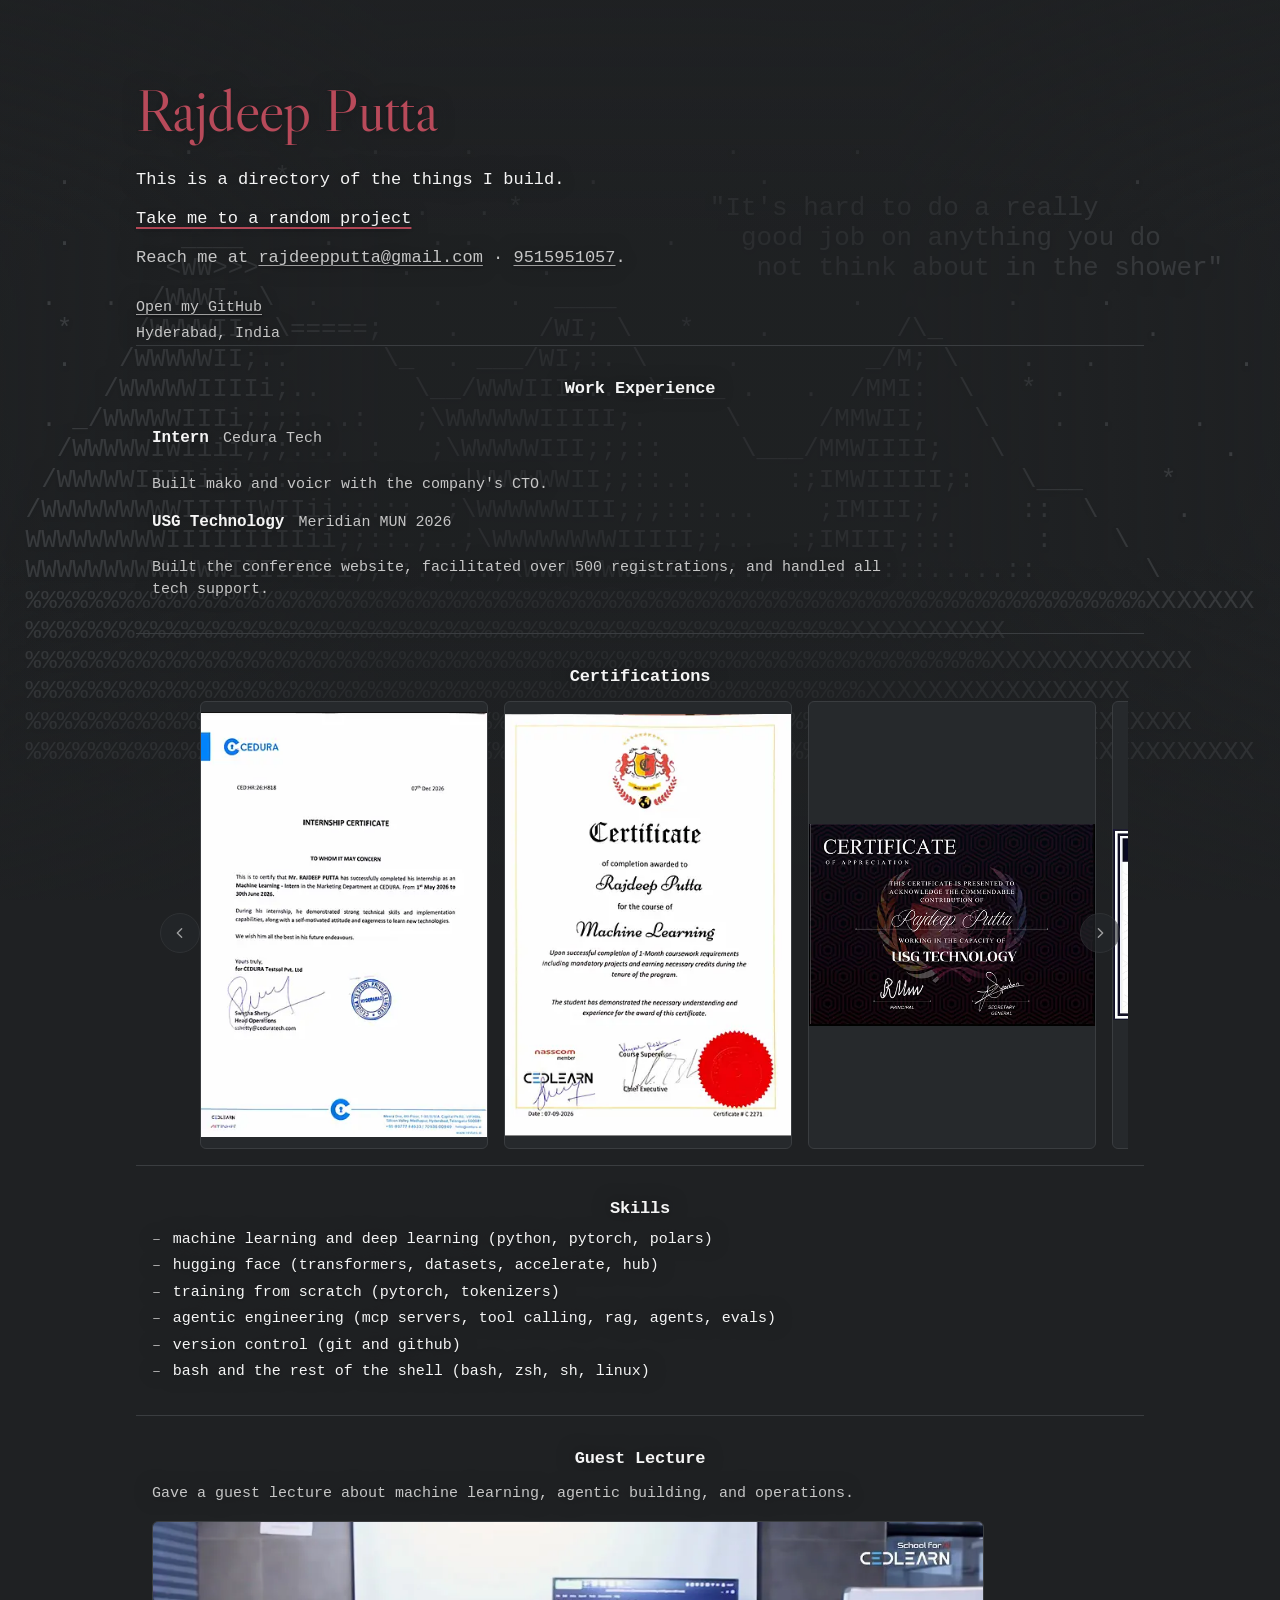
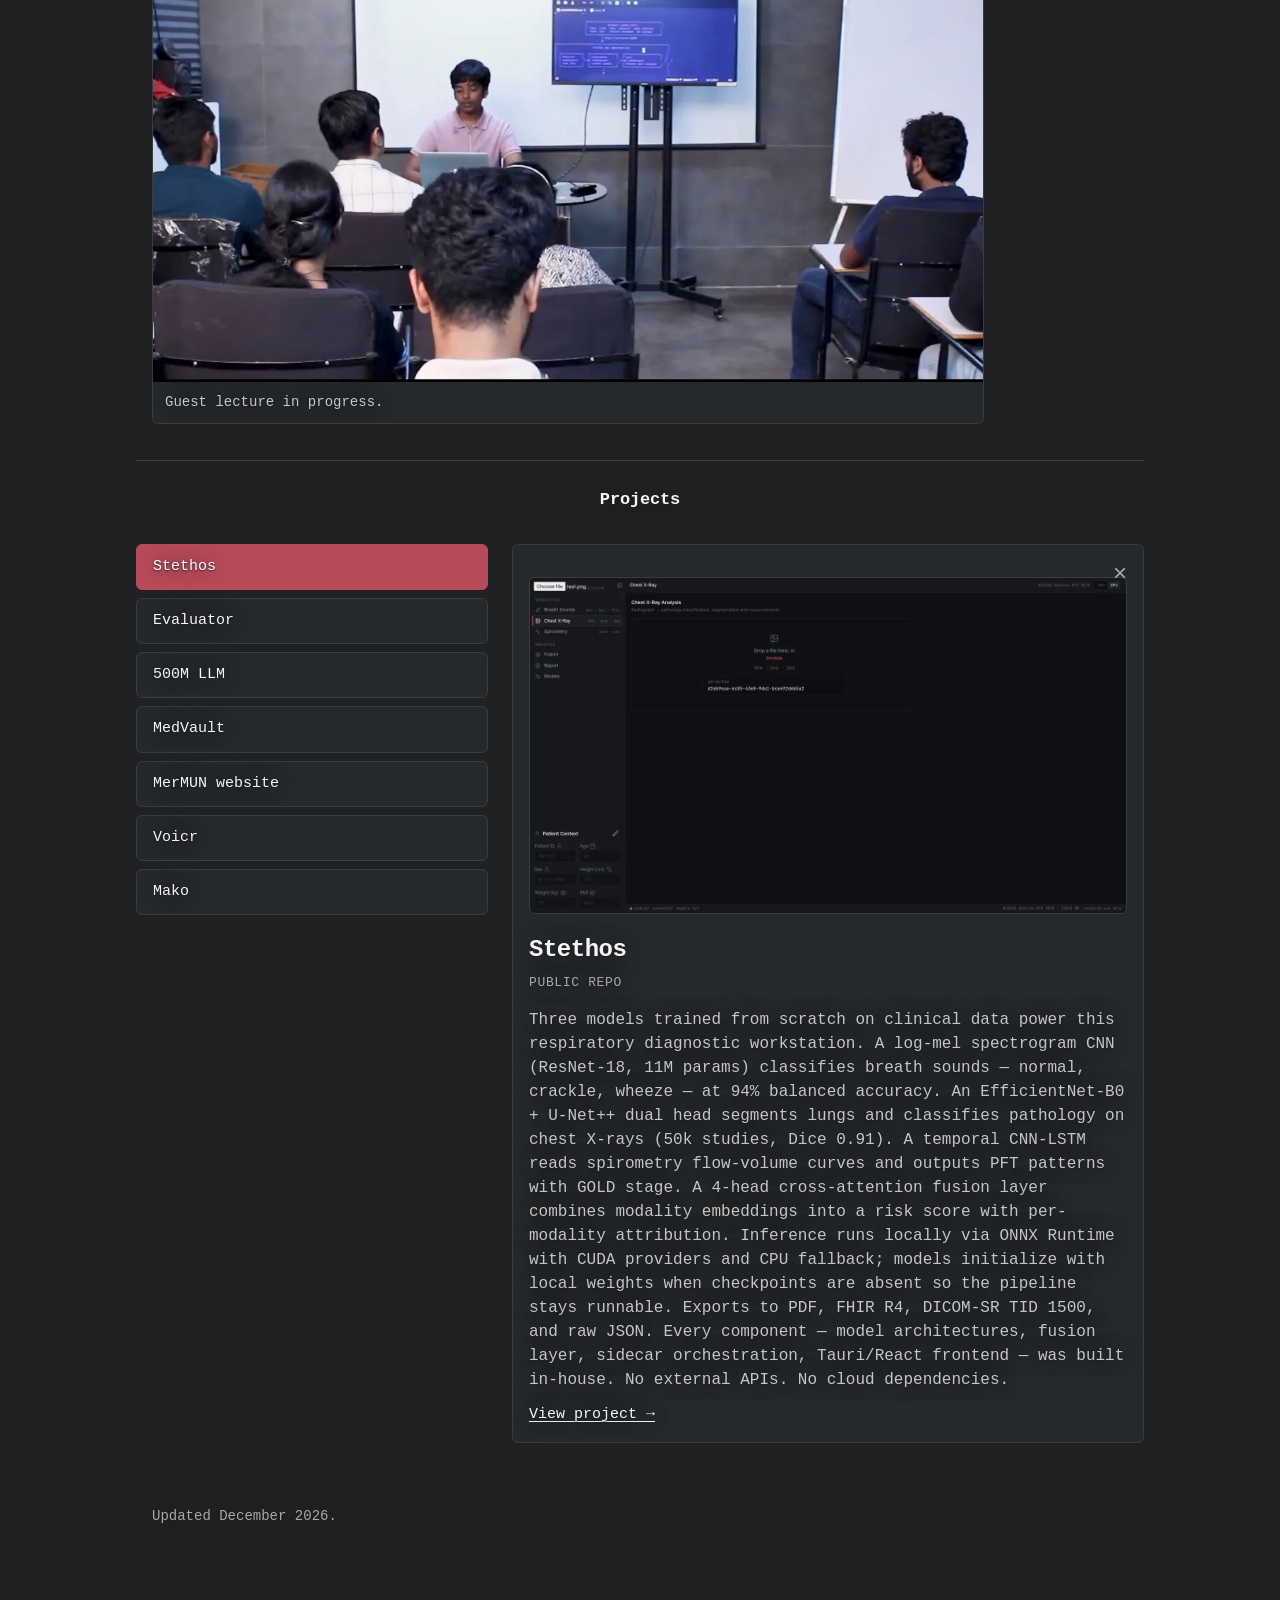
==== index.html @ da79d77b "Rewrite project descriptions per stop-slop; add random project link + dynamic footer date" ====
<!doctype html>
<html lang="en" class="js">
  <head>
    <meta charset="utf-8" />
    <meta name="viewport" content="width=device-width" />
    <title>Rajdeep Putta</title>
    <meta
      name="description"
      content="A directory of the things I build, with screenshots."
    />
    <meta name="color-scheme" content="dark" />
    <meta
      http-equiv="Content-Security-Policy"
      content="default-src 'none'; img-src 'self' data:; font-src 'self'; style-src 'self' 'unsafe-inline'; script-src 'self' 'unsafe-inline'; base-uri 'none'; form-action 'none'"
    />
    <meta name="referrer" content="no-referrer" />
    <link rel="icon" href="assets/favicon.svg" type="image/svg+xml" />
    <meta name="theme-color" content="#1f2123" />
    <link rel="stylesheet" href="styles.css" />
    <link
      rel="preload"
      href="assets/fonts/libre-caslon-display-400.woff2"
      as="font"
      type="font/woff2"
      crossorigin
    />
    <noscript><link rel="stylesheet" href="no-js.css" /></noscript>
  </head>
  <body>
    <script type="text/plain" id="ascii-bg-text">          .           .     .                .       .
  .      .      *           .       .          .                       .
                 .       .   . *            "It's hard to do a really
  .       ____     .      . .            .    good job on anything you do
         <WW>>>         .        .             not think about in the shower"
 .   .  /WWWI; \  .       .    .  ____               .         .     .
  *    /WWWWII; \=====;    .     /WI; \   *    .        /\_             .
  .   /WWWWWII;..      \_  . ___/WI;:. \     .        _/M; \    .   .         .
     /WWWWWIIIIi;..      \__/WWWIIII:.. \____ .   .  /MMI:  \   * .
 . _/WWWWWIIIi;;;:...:   ;\WWWWWWIIIII;.     \     /MMWII;   \    .  .     .
  /WWWWWIWIiii;;;.:.. :   ;\WWWWWIII;;;::     \___/MMWIIII;   \              .
 /WWWWWIIIIiii;;::.... :   ;|WWWWWWII;;::.:      :;IMWIIIII;:   \___     *
/WWWWWWWWWIIIIIWIIii;;::;..;\WWWWWWIII;;;:::...    ;IMIII;;     ::  \     .
WWWWWWWWWIIIIIIIIIii;;::.;..;\WWWWWWWWIIIII;;..  :;IMIII;:::     :    \
WWWWWWWWWWWWWIIIIIIii;;::..;..;\WWWWWWWWIIII;::; :::::::::.....::       \
%%%%%%%%%%%%%%%%%%%%%%%%%%%%%%%%%%%%%%%%%%%%%%%%%%%%%%%%%%%%%%%%%%%%%%%%XXXXXXX
%%%%%%%%%%%%%%%%%%%%%%%%%%%%%%%%%%%%%%%%%%%%%%%%%%%%%XXXXXXXXXX
%%%%%%%%%%%%%%%%%%%%%%%%%%%%%%%%%%%%%%%%%%%%%%%%%%%%%%%%%%%%%%XXXXXXXXXXXXX
%%%%%%%%%%%%%%%%%%%%%%%%%%%%%%%%%%%%%%%%%%%%%%%%%%%%%%XXXXXXXXXXXXXXXXX
%%%%%%%%%%%%%%%%%%%%%%%%%%%%%%%%%%%%%%%%%%%%%%%%%%%%%%%XXXXXXXXXXXXXXXXXXXX
%%%%%%%%%%%%%%%%%%%%%%%%%%%%%%%%%%%%%%%%%%%%%%%%%%%%%XXXXXXXXXXXXXXXXXXXXXXXXXX</script>
    <div class="ascii-bg" aria-hidden="true"><pre class="ascii-bg__pre"></pre></div>

    <header class="site-head">
      <h1 class="wordmark wordmark--name" aria-label="Rajdeep Putta">
        <span class="wordmark__text" data-type="Rajdeep Putta" aria-hidden="true">Rajdeep Putta</span><span
          class="wordmark__caret"
          aria-hidden="true"
        ></span>
      </h1>

      <p class="intro reveal">This is a directory of the things I build.</p>

      <p class="intro reveal">
        <a class="random-link" href="#" id="random-project-link" target="_blank" rel="noopener"
          >Take me to a random project</a
        >
      </p>

      <p class="intro reveal">
        Reach me at <a href="mailto:rajdeepputta@gmail.com">rajdeepputta@gmail.com</a> · <a href="tel:+919515951057">9515951057</a>.
      </p>

      <div class="head-tools reveal">
        <a href="https://github.com/RajdeepSaiPutta" target="_blank" rel="noopener">Open my GitHub</a>
        <span>Hyderabad, India</span>
      </div>

    <main>
      <section class="section section--experience reveal" aria-labelledby="experience-title">
        <h2 class="section__title" id="experience-title">Work Experience</h2>

        <article class="job">
          <div class="job__head">
            <h3 class="job__role">Intern</h3>
            <p class="job__org">Cedura Tech</p>
          </div>
          <p class="job__desc">
            Built mako and voicr with the company's CTO.
          </p>
        </article>

        <article class="job">
          <div class="job__head">
            <h3 class="job__role">USG Technology</h3>
            <p class="job__org">Meridian MUN 2026</p>
          </div>
          <p class="job__desc">
            Built the conference website, facilitated over 500 registrations,
            and handled all tech support.
          </p>
        </article>
      </section>

      <section class="section reveal" aria-labelledby="certifications-title">
        <h2 class="section__title" id="certifications-title">Certifications</h2>
        <div class="certs-slider">
          <button class="certs-arrow certs-arrow--prev" aria-label="previous certificate"><svg viewBox="0 0 24 24" width="16" height="16" aria-hidden="true"><path d="M14.5 5.5 8 12l6.5 6.5" fill="none" stroke="currentColor" stroke-width="2" stroke-linecap="round" stroke-linejoin="round"/></svg></button>
          <div class="certs-track">
            <figure class="cert cert--thumb reveal">
              <a href="assets/internship-cedura.webp" target="_blank" rel="noopener">
                <img
                  width="350" height="520" data-full="assets/internship-cedura.webp" src="assets/internship-cedura.t.webp"
                  alt="Cedura Tech internship certificate."
                  loading="lazy"
                  decoding="async"
                />
              </a>
            </figure>
            <figure class="cert cert--thumb reveal">
              <a href="assets/machine-learning-cedlearn.webp" target="_blank" rel="noopener">
                <img
                  width="352" height="520" data-full="assets/machine-learning-cedlearn.webp" src="assets/machine-learning-cedlearn.t.webp"
                  alt="Machine learning course certificate."
                  loading="lazy"
                  decoding="async"
                />
              </a>
            </figure>
            <figure class="cert cert--thumb reveal">
              <a href="assets/mermun-certificate.webp" target="_blank" rel="noopener">
                <img
                  width="520" height="368" data-full="assets/mermun-certificate.webp" src="assets/mermun-certificate.t.webp"
                  alt="Meridian MUN 2026 certificate of appreciation for USG Technology."
                  loading="lazy"
                  decoding="async"
                />
              </a>
            </figure>
            <figure class="cert cert--thumb reveal">
              <a href="assets/freecodecamp-machine-learning-python.webp" target="_blank" rel="noopener">
                <img
                  width="520" height="347" data-full="assets/freecodecamp-machine-learning-python.webp" src="assets/freecodecamp-machine-learning-python.t.webp"
                  alt="FreeCodeCamp Machine Learning with Python certificate."
                  loading="lazy"
                  decoding="async"
                />
              </a>
            </figure>
            <figure class="cert cert--thumb reveal">
              <a href="assets/kaggle-machine-learning.webp" target="_blank" rel="noopener">
                <img
                  width="520" height="321" data-full="assets/kaggle-machine-learning.webp" src="assets/kaggle-machine-learning.t.webp"
                  alt="Kaggle intro to machine learning certificate."
                  loading="lazy"
                  decoding="async"
                />
              </a>
            </figure>
            <figure class="cert cert--thumb reveal">
              <a href="assets/kaggle-deep-learning.webp" target="_blank" rel="noopener">
                <img
                  width="520" height="321" data-full="assets/kaggle-deep-learning.webp" src="assets/kaggle-deep-learning.t.webp"
                  alt="Kaggle intro to deep learning certificate."
                  loading="lazy"
                  decoding="async"
                />
              </a>
            </figure>
          </div>
          <button class="certs-arrow certs-arrow--next" aria-label="next certificate"><svg viewBox="0 0 24 24" width="16" height="16" aria-hidden="true"><path d="M9.5 5.5 16 12l-6.5 6.5" fill="none" stroke="currentColor" stroke-width="2" stroke-linecap="round" stroke-linejoin="round"/></svg></button>
        </div>
      </section>

      <section class="skills reveal" aria-labelledby="skills-title">
        <h2 class="skills__title" id="skills-title">Skills</h2>
        <ul class="skills__list">
          <li>machine learning and deep learning (python, pytorch, polars)</li>
          <li>hugging face (transformers, datasets, accelerate, hub)</li>
          <li>training from scratch (pytorch, tokenizers)</li>
          <li>agentic engineering (mcp servers, tool calling, rag, agents, evals)</li>
          <li>version control (git and github)</li>
          <li>bash and the rest of the shell (bash, zsh, sh, linux)</li>
        </ul>
      </section>

      <section class="section reveal" aria-labelledby="lecture-title">
        <h2 class="section__title" id="lecture-title">Guest Lecture</h2>

        <p class="section__intro">
          Gave a guest lecture about machine learning, agentic building, and operations.
        </p>

        <figure class="lecture">
          <img
            width="1170" height="649" src="assets/guest-lecture.webp"
            alt="rajdeep giving a guest lecture to a room of students"
            loading="lazy"
            decoding="async"
          />
          <figcaption>Guest lecture in progress.</figcaption>
        </figure>
      </section>

      <section class="projects reveal" aria-labelledby="projects-title">
        <h2 class="section__title projects__title" id="projects-title">Projects</h2>
        <div class="projects-split">
          <nav class="projects-list">
            <ul id="grid"></ul>
          </nav>
          <aside class="projects-detail" aria-live="polite">
            <div class="detail-placeholder">Select a project</div>
            <div class="detail-content" hidden>
              <button class="detail-close" aria-label="close details">×</button>
              <img class="detail-shot" src="" alt="" decoding="async" />
              <h3 class="detail-name"></h3>
              <p class="detail-status"></p>
              <p class="detail-desc"></p>
              <a class="detail-link" target="_blank" rel="noopener">View project →</a>
            </div>
          </aside>
        </div>
      </section>
    </main>

    <footer class="foot reveal">
      <p>Updated November 2026.</p>
    </footer>

    <div class="lightbox" hidden>
      <button class="lightbox__close" aria-label="close certificate">&times;</button>
      <img class="lightbox__img" src="" alt="" />
    </div>

    <script src="custom-ascii.js?v=3"></script>
    <script src="motion.js?v=4"></script>
    <script src="app.js"></script>
  </body>
</html>
                    
---- styles.css ----
/* ————————————————————————————————————————————————
   a directory of my projects
   interface lifted from personalsit.es: system type, plain list,
   screenshots first, tags you can filter with.
   ———————————————————————————————————————————————— */

@font-face {
  font-family: "Libre Caslon Display";
  src: url("assets/fonts/libre-caslon-display-400.woff2") format("woff2");
  font-weight: 400;
  font-style: normal;
  font-display: swap;
}

*,
*::before,
*::after {
  box-sizing: border-box;
}

html,
body,
h1,
h2,
p,
ul,
ol,
li,
header,
nav,
article,
section,
figure,
figcaption,
footer {
  margin: 0;
  padding: 0;
}

ul,
ol {
  list-style: none;
}

:root {
  color-scheme: dark;

  --bg: #1f2123;
  --text: #f5f5f5;
  --text-soft: #c6c6c6;
  --text-faint: #a8a8a8;
  --border: #3a3d40;
  --card: #26292c;
  --accent: #c96a79;
  --name-red: #b84a5a;
  --focus: #f5f5f5;

  --max: 65rem;
}

html {
  background: var(--bg);
  scrollbar-width: none;
  -ms-overflow-style: none;
}

/* dark wash behind content so foreground text never blends into the ascii art
   beneath it - vignette is fixed, sits with the background layers */
body::after {
  content: "";
  position: fixed;
  inset: 0;
  z-index: -1;
  pointer-events: none;
  background:
    linear-gradient(180deg, rgba(31, 33, 35, 0.5), rgba(31, 33, 35, 0) 26%, rgba(31, 33, 35, 0) 62%, rgba(31, 33, 35, 0.55)),
    linear-gradient(90deg, rgba(31, 33, 35, 0.35), rgba(31, 33, 35, 0.72) 30%, rgba(31, 33, 35, 0.72) 70%, rgba(31, 33, 35, 0.35)),
    radial-gradient(130% 100% at 50% 42%, rgba(31, 33, 35, 0) 38%, rgba(31, 33, 35, 0.55) 100%);
}

/* soft dark halo lifts every glyph off the busy ascii backdrop */
body {
  text-shadow: 0 1px 2px rgba(31, 33, 35, 0.85), 0 0 18px rgba(31, 33, 35, 0.55);
}

::-webkit-scrollbar {
  display: none;
  width: 0;
  height: 0;
}

body {
  background: var(--bg);
  color: var(--text);
  font-family: ui-monospace, SFMono-Regular, Menlo, Consolas, "Liberation Mono", "DejaVu Sans Mono",
    monospace;
  font-size: 100%;
  line-height: 1.35;
  -webkit-font-smoothing: antialiased;
  position: relative;
  z-index: 1;
}

a {
  color: inherit;
}

a:focus-visible,
button:focus-visible {
  outline: 2px solid var(--focus);
  outline-offset: 3px;
  border-radius: 3px;
}

.visually-hidden {
  position: absolute;
  inline-size: 1px;
  block-size: 1px;
  margin: 0;
  padding: 0;
  overflow: hidden;
  clip: rect(0 0 0 0);
  white-space: nowrap;
  border: 0;
}

/* —— ascii moon background (white salt desert moon) —— */

/* —— header —— */

.site-head {
  max-inline-size: var(--max);
  margin-inline: auto;
  padding: 5rem 1rem 2.5rem;
}

.wordmark {
  font-size: clamp(2rem, 7vw, 3.75rem);
  font-weight: 700;
  line-height: 1.02;
  letter-spacing: -0.03em;
  margin-block-end: 1.75rem;
}

.wordmark--name {
  font-family: "Libre Caslon Display", Georgia, "Times New Roman", serif;
  font-weight: 400;
  letter-spacing: -0.01em;
  color: var(--name-red);
}

.wordmark__caret {
  display: inline-block;
  inline-size: 0.06em;
  block-size: 0.82em;
  margin-inline-start: 0.06em;
  background: currentColor;
  vertical-align: baseline;
  animation: caret-blink 900ms steps(1, end) infinite;
}

.wordmark__caret.is-done {
  animation: none;
  opacity: 0;
  transition: opacity 180ms ease;
}

@keyframes caret-blink {
  50% {
    opacity: 0;
  }
}

html.js .wordmark__text {
  opacity: 0;
}

html.js.motion-ready .wordmark__text {
  opacity: 1;
}

html.js .reveal {
  opacity: 0;
  transform: translateY(8px);
}

html.js .reveal.is-in {
  opacity: 1;
  transform: none;
  transition:
    opacity 150ms ease,
    transform 150ms cubic-bezier(0.2, 0.7, 0.2, 1);
}

.wordmark em {
  font-style: normal;
  color: var(--accent);
}

.intro {
  max-inline-size: 44rem;
  font-size: 1.0625rem;
}

.intro + .intro {
  margin-block-start: 1rem;
  color: var(--text-soft);
}

.intro a {
  text-decoration: underline;
  text-underline-offset: 3px;
  text-decoration-thickness: 1px;
  text-decoration-color: var(--text-faint);
}

.intro a:hover {
  text-decoration-color: currentColor;
}

.random-link,
.intro a.random-link {
  display: inline-block;
  color: var(--text);
  text-decoration: underline;
  text-decoration-thickness: 2px;
  text-decoration-color: var(--name-red);
  text-underline-offset: 4px;
}

.random-link:hover,
.intro a.random-link:hover {
  color: var(--text);
  text-decoration-color: var(--name-red);
}

/* —— bits under the intro —— */

.head-tools {
  display: flex;
  flex-direction: column;
  align-items: flex-start;
  gap: 0.375rem;
  margin-block-start: 1.75rem;
  font-size: 0.9375rem;
  color: var(--text-soft);
}

.head-tools a {
  appearance: none;
  border: 0;
  background: none;
  padding: 0;
  font: inherit;
  color: inherit;
  cursor: pointer;
  text-decoration: underline;
  text-underline-offset: 3px;
  text-decoration-color: var(--text-faint);
}

.head-tools a:hover {
  color: var(--text);
  text-decoration-color: currentColor;
}

/* —— skills —— */

.skills {
  max-inline-size: var(--max);
  margin-inline: auto;
  padding: 2rem 1rem 2rem;
  border-block-start: 1px solid var(--border);
}

.skills__title {
  font-size: 1.0625rem;
  font-weight: 600;
  letter-spacing: -0.01em;
  margin-block-end: 0.5rem;
  text-align: center;
}

.skills__list {
  display: grid;
  gap: 0.3rem;
  max-inline-size: 46rem;
  font-size: 0.9375rem;
  line-height: 1.45;
}

.skills__list li {
  display: grid;
  grid-template-columns: 0.9rem 1fr;
  gap: 0.4rem;
}

.skills__list li::before {
  content: "–";
  color: var(--text-faint);
}

/* —— work experience, certifications, guest lecture —— */

.section {
  max-inline-size: var(--max);
  margin-inline: auto;
  padding: 2rem 1rem 0;
  border-block-start: 1px solid var(--border);
}

.section__title {
  font-size: 1.0625rem;
  font-weight: 600;
  letter-spacing: -0.01em;
  margin-block-end: 0.75rem;
  text-align: center;
}

.section__link {
  text-decoration: underline;
  text-underline-offset: 3px;
  text-decoration-thickness: 1px;
  text-decoration-color: currentColor;
}

.section__link:hover {
  color: var(--accent);
}

.site-head--sub {
  padding-block: 3.5rem 1.5rem;
}

.site-head--sub .wordmark {
  margin-block-end: 0.75rem;
}

.back {
  display: inline-block;
  margin-block-end: 1.5rem;
  font-size: 0.875rem;
  color: var(--text-soft);
  text-decoration: underline;
  text-underline-offset: 3px;
  text-decoration-color: var(--text-faint);
}

.back:hover {
  color: var(--text);
  text-decoration-color: currentColor;
}

.section--flush {
  padding-block-start: 0;
  border-block-start: 0;
}

.section--link {
  padding-block: 1.4rem;
}

.section--link .section__title {
  margin-block-end: 0;
}

.section--certs {
  display: flex;
  flex-direction: column;
  align-items: center;
  padding-block: 2rem;
}

.section--certs .section__title {
  margin-block-end: 1rem;
  text-align: center;
}

.section__link--certs {
  color: var(--text);
  text-decoration: underline;
  text-decoration-color: var(--name-red);
  text-underline-offset: 3px;
  text-decoration-thickness: 1px;
}

.section__link--certs:hover {
  text-decoration-color: var(--accent);
}

.certs-slider {
  position: relative;
  width: 100%;
  max-inline-size: 68rem;
  overflow: hidden;
}

.certs-track {
  display: flex;
  gap: 1rem;
  overflow-x: auto;
  scroll-behavior: smooth;
  scrollbar-width: none;
  padding-block-end: 1rem;
  padding-inline-start: 3rem;
  padding-inline-end: 3rem;
}

.certs-track::-webkit-scrollbar {
  display: none;
}

.cert--thumb {
  display: flex;
  flex-direction: column;
  align-items: center;
  justify-content: center;
  flex: 0 0 auto;
  inline-size: 18rem;
  min-inline-size: 14rem;
  block-size: 28rem;
  border: 1px solid var(--border);
  border-radius: 6px;
  overflow: hidden;
  background: var(--card);
}

.cert--thumb img {
  max-block-size: 100%;
  max-inline-size: 100%;
  object-fit: contain;
  display: block;
}

.certs-arrow {
  position: absolute;
  inset-block-start: 50%;
  transform: translatey(-50%);
  z-index: 2;
  width: 2.5rem;
  height: 2.5rem;
  border-radius: 50%;
  border: 1px solid var(--border);
  background: var(--card);
  color: var(--text);
  font-size: 1.25rem;
  line-height: 1;
  cursor: pointer;
  display: grid;
  place-items: center;
  padding: 0;
  opacity: 0.6;
  transition: opacity 0.2s ease, color 0.2s ease;
}

.certs-arrow svg {
  display: block;
}

.certs-arrow:hover {
  opacity: 1;
  color: var(--accent);
}

.certs-arrow--prev {
  inset-inline-start: 0.5rem;
}

.certs-arrow--next {
  inset-inline-end: 0.5rem;
}

@media (max-width: 560px) {
  .certs-arrow {
    display: none;
  }
  .cert--thumb {
    inline-size: 14rem;
    min-inline-size: 12rem;
    block-size: 22rem;
  }
}

.section--flush .certs {
  padding-block-end: 4rem;
}

.section__intro {
  max-inline-size: 46rem;
  font-size: 0.9375rem;
  line-height: 1.45;
  color: var(--text-soft);
}

.section--experience {
  padding-block: 2rem;
}

.job {
  max-inline-size: 46rem;
}

.job__head {
  display: flex;
  flex-wrap: wrap;
  align-items: baseline;
  gap: 0.25rem 0.9rem;
}

.job__role {
  font-size: 1rem;
  font-weight: 600;
  letter-spacing: -0.01em;
}

.job__org {
  font-size: 0.9375rem;
  color: var(--text-soft);
}

.job__desc {
  margin-block-start: 0.5rem;
  font-size: 0.9375rem;
  line-height: 1.45;
  color: var(--text-soft);
}

.certs {
  display: grid;
  grid-template-columns: repeat(2, minmax(0, 1fr));
  gap: 1rem;
  max-inline-size: var(--max);
}

.cert {
  display: flex;
  flex-direction: column;
  border: 1px solid var(--border);
  border-radius: 6px;
  overflow: hidden;
  background: var(--card);
}

.cert a,
.cert img {
  display: block;
}

.cert img {
  inline-size: 100%;
  block-size: auto;
}

.cert figcaption {
  display: flex;
  flex-wrap: wrap;
  justify-content: space-between;
  gap: 0.25rem 0.75rem;
  margin-block-start: auto;
  padding: 0.65rem 0.75rem 0.7rem;
  font-size: 0.875rem;
}

.cert figcaption span:last-child {
  color: var(--text-faint);
}

@media (min-width: 561px) {
  .cert--featured {
    grid-column: 1 / -1;
    inline-size: calc(50% - 0.5rem);
    justify-self: center;
  }
}

.lecture {
  max-inline-size: 52rem;
  margin-block-start: 1rem;
  border: 1px solid var(--border);
  border-radius: 6px;
  overflow: hidden;
  background: var(--card);
}

.lecture img {
  display: block;
  inline-size: 100%;
  block-size: auto;
}

.lecture figcaption {
  padding: 0.65rem 0.75rem 0.7rem;
  font-size: 0.875rem;
  color: var(--text-soft);
}

.projects {
  max-inline-size: var(--max);
  margin: 2.25rem auto 0;
  border-block-start: 1px solid var(--border);
}

.projects__title {
  padding: 1.75rem 1rem 0;
}

.projects .grid {
  padding-block-start: 1.25rem;
}

@media (max-width: 560px) {
  .certs {
    grid-template-columns: 1fr;
  }
}

/* —— the list —— */

.grid {
  max-inline-size: var(--max);
  margin-inline: auto;
  padding: 2.25rem 1rem 4rem;
  display: grid;
  grid-template-columns: repeat(auto-fill, minmax(17rem, 1fr));
  gap: 2rem 1.5rem;
}

.entry__shot {
  display: block;
  position: relative;
  border: 1px solid var(--border);
  border-radius: 6px;
  overflow: hidden;
  background: var(--card);
  aspect-ratio: 16 / 10;
}

/* —— private / public label on the card —— */

.entry__badge {
  position: absolute;
  inset-block-start: 0.5rem;
  inset-inline-end: 0.5rem;
  font-size: 0.6875rem;
  line-height: 1.4;
  letter-spacing: 0.01em;
  padding: 0.1rem 0.5rem;
  border-radius: 999px;
  background: rgba(32, 32, 34, 0.82);
  color: #e8e8e8;
  border: 1px solid rgba(255, 255, 255, 0.14);
  backdrop-filter: blur(8px) saturate(160%);
  -webkit-backdrop-filter: blur(8px) saturate(160%);
}

.entry__badge--private {
  background: rgba(62, 45, 20, 0.85);
  color: #f3c07d;
  border-color: rgba(243, 192, 125, 0.25);
}

.entry__shot img {
  inline-size: 100%;
  block-size: 100%;
  object-fit: cover;
  object-position: top center;
  display: block;
  transition: transform 200ms ease;
}

.entry__shot:hover img {
  transform: scale(1.015);
}

.entry__foot {
  display: flex;
  align-items: baseline;
  justify-content: space-between;
  gap: 0.75rem;
  margin-block-start: 0.7rem;
}

.entry__name {
  font-weight: 600;
  font-size: 1rem;
  letter-spacing: -0.01em;
  text-decoration: none;
}

.entry__name:hover {
  text-decoration: underline;
  text-underline-offset: 3px;
}

.entry__open {
  font-size: 0.8125rem;
  color: var(--text-faint);
  text-decoration: none;
  white-space: nowrap;
}

.entry__open:hover {
  color: var(--text);
  text-decoration: underline;
  text-underline-offset: 3px;
}

.entry__desc {
  margin-block-start: 0.35rem;
  font-size: 0.9375rem;
  color: var(--text-soft);
}

.entry__meta {
  margin-block-start: 0.3rem;
  font-size: 0.8125rem;
  color: var(--text-faint);
}

.entry__meta code {
  font-family: ui-monospace, SFMono-Regular, Menlo, Consolas, monospace;
  font-size: 0.9em;
}

.entry__tags {
  display: flex;
  flex-wrap: wrap;
  gap: 0.4rem;
  margin-block-start: 0.55rem;
  font-size: 0.75rem;
  color: var(--text-faint);
}

.entry__tags li + li::before {
  content: "· ";
  opacity: 0.7;
}

.empty {
  max-inline-size: var(--max);
  margin-inline: auto;
  padding: 0 1rem 4rem;
  color: var(--text-soft);
}

.foot {
  max-inline-size: var(--max);
  margin-inline: auto;
  padding: 4rem 1rem 6rem;
  font-size: 0.875rem;
  color: var(--text-faint);
}

.foot a {
  text-decoration: underline;
  text-underline-offset: 3px;
}

.colophon {
  margin-block-start: 0.35rem;
  font-size: 0.75rem;
  color: var(--text-faint);
  opacity: 0.75;
}

@media (prefers-reduced-motion: reduce) {
  html.js .wordmark__text {
    opacity: 1;
  }

  .wordmark__caret {
    display: none;
  }

  html.js .reveal {
    opacity: 1;
    transform: none;
  }

  html.js .reveal.is-in {
    transition: none;
  }

  .entry__shot img,
  .tag {
    transition: none;
  }

  .entry__shot:hover img {
    transform: none;
  }
}

.projects-split {
  max-inline-size: var(--max);
  margin-inline: auto;
  margin-block-start: 2rem;
  display: flex;
  gap: 1.5rem;
}

.projects-list {
  flex: 0 0 22rem;
}

.projects-list ul {
  margin: 0;
  padding: 0;
  list-style: none;
  display: flex;
  flex-direction: column;
  gap: 0.5rem;
}

.projects-list a {
  display: block;
  padding: 0.75rem 1rem;
  border: 1px solid var(--border);
  border-radius: 6px;
  background: var(--card);
  color: var(--text);
  text-decoration: none;
  font-size: 0.9375rem;
  transition: background 0.2s ease, border-color 0.2s ease;
}

.projects-list a:hover {
  background: var(--bg);
  border-color: var(--name-red);
}

.projects-list a.current {
  background: var(--name-red);
  color: #fff;
  border-color: var(--name-red);
}

.projects-detail {
  flex: 1;
  min-inline-size: 0;
  display: flex;
  flex-direction: column;
}

.detail-placeholder {
  padding: 2rem 1rem;
  color: var(--text-faint);
  font-size: 0.9375rem;
  text-align: center;
}

.detail-content {
  padding: 2rem 1rem 1rem;
  border-block-start: 1px solid var(--border);
  border: 1px solid var(--border);
  border-radius: 6px;
  background: var(--card);
  position: relative;
}

.detail-content[hidden] {
  display: none;
}

.detail-tag {
  margin-inline-end: 0.5rem;
  color: var(--text-faint);
}
.detail-close {
  position: absolute;
  inset-block-start: 0.75rem;
  inset-inline-end: 0.75rem;
  background: none;
  border: none;
  color: var(--text-faint);
  font-size: 1.5rem;
  cursor: pointer;
  padding: 0.25rem;
  line-height: 1;
}

.detail-close:hover {
  color: var(--text);
}

.detail-name {
  font-size: 1.5rem;
  margin-block: 0 0.5rem;
  letter-spacing: -0.02em;
  color: var(--text);
}

.detail-status {
  font-size: 0.8125rem;
  color: var(--text-faint);
  text-transform: uppercase;
  letter-spacing: 0.05em;
  margin-block-end: 1rem;
}

.detail-desc {
  margin-block: 0 0.75rem;
  color: var(--text-soft);
  line-height: 1.5;
}

.detail-stack {
  margin-block: 0 1rem;
  color: var(--text-faint);
  font-size: 0.875rem;
}

.detail-stack strong {
  color: var(--text);
}

.detail-link {
  color: var(--text);
  text-decoration: underline;
  text-underline-offset: 3px;
  font-size: 0.9375rem;
}

.detail-link:hover {
  color: var(--name-red);
}

@media (max-width: 768px) {
  .projects-split {
    flex-direction: column;
  }
  .projects-list {
    flex: none;
    max-height: 24rem;
    overflow-y: auto;
  }
}

[hidden] {
  display: none !important;
}

/* —— ascii background —— */

.ascii-bg {
  position: fixed;
  top: 0;
  left: 0;
  z-index: -1;
  transform-origin: 0 0;
  pointer-events: none;
  user-select: none;
}

.ascii-bg__pre {
  margin: 0;
  font-family: ui-monospace, sfmono-regular, menlo, consolas, "liberation mono", monospace;
  font-size: 12px;
  letter-spacing: 0;
  line-height: 14px;
  white-space: pre;
  color: #a3a8ac;
  opacity: 0.34;
}

.ascii-bg__line {
  opacity: 0;
  transition: opacity 240ms ease;
}

.ascii-bg__line.is-in {
  opacity: 1;
}

/* —— certificate lightbox —— */

.lightbox {
  position: fixed;
  inset: 0;
  z-index: 60;
  display: flex;
  align-items: center;
  justify-content: center;
  background: rgba(12, 12, 13, 0.92);
  padding: 3rem 1rem;
}

.lightbox[hidden] {
  display: none;
}

.lightbox__img {
  max-inline-size: min(92vw, 60rem);
  max-block-size: 88vh;
  border-radius: 6px;
  border: 1px solid var(--border);
}

.lightbox__close {
  position: absolute;
  inset-block-start: 1rem;
  inset-inline-end: 1.25rem;
  inline-size: 2.5rem;
  block-size: 2.5rem;
  border-radius: 50%;
  border: 1px solid var(--border);
  background: var(--card);
  color: var(--text);
  font-size: 1.4rem;
  line-height: 1;
  cursor: pointer;
}

.lightbox__close:hover {
  border-color: var(--name-red);
}

/* —— project detail shot —— */

.detail-shot {
  display: block;
  inline-size: 100%;
  margin-block-end: 1.25rem;
  border-radius: 6px;
  border: 1px solid var(--border);
  background: var(--card);
}
---- no-js.css ----
html.js .wordmark__text {
  opacity: 1 !important;
}

html.js .reveal {
  opacity: 1 !important;
  transform: none !important;
}

html.js .wordmark__caret {
  display: none !important;
}
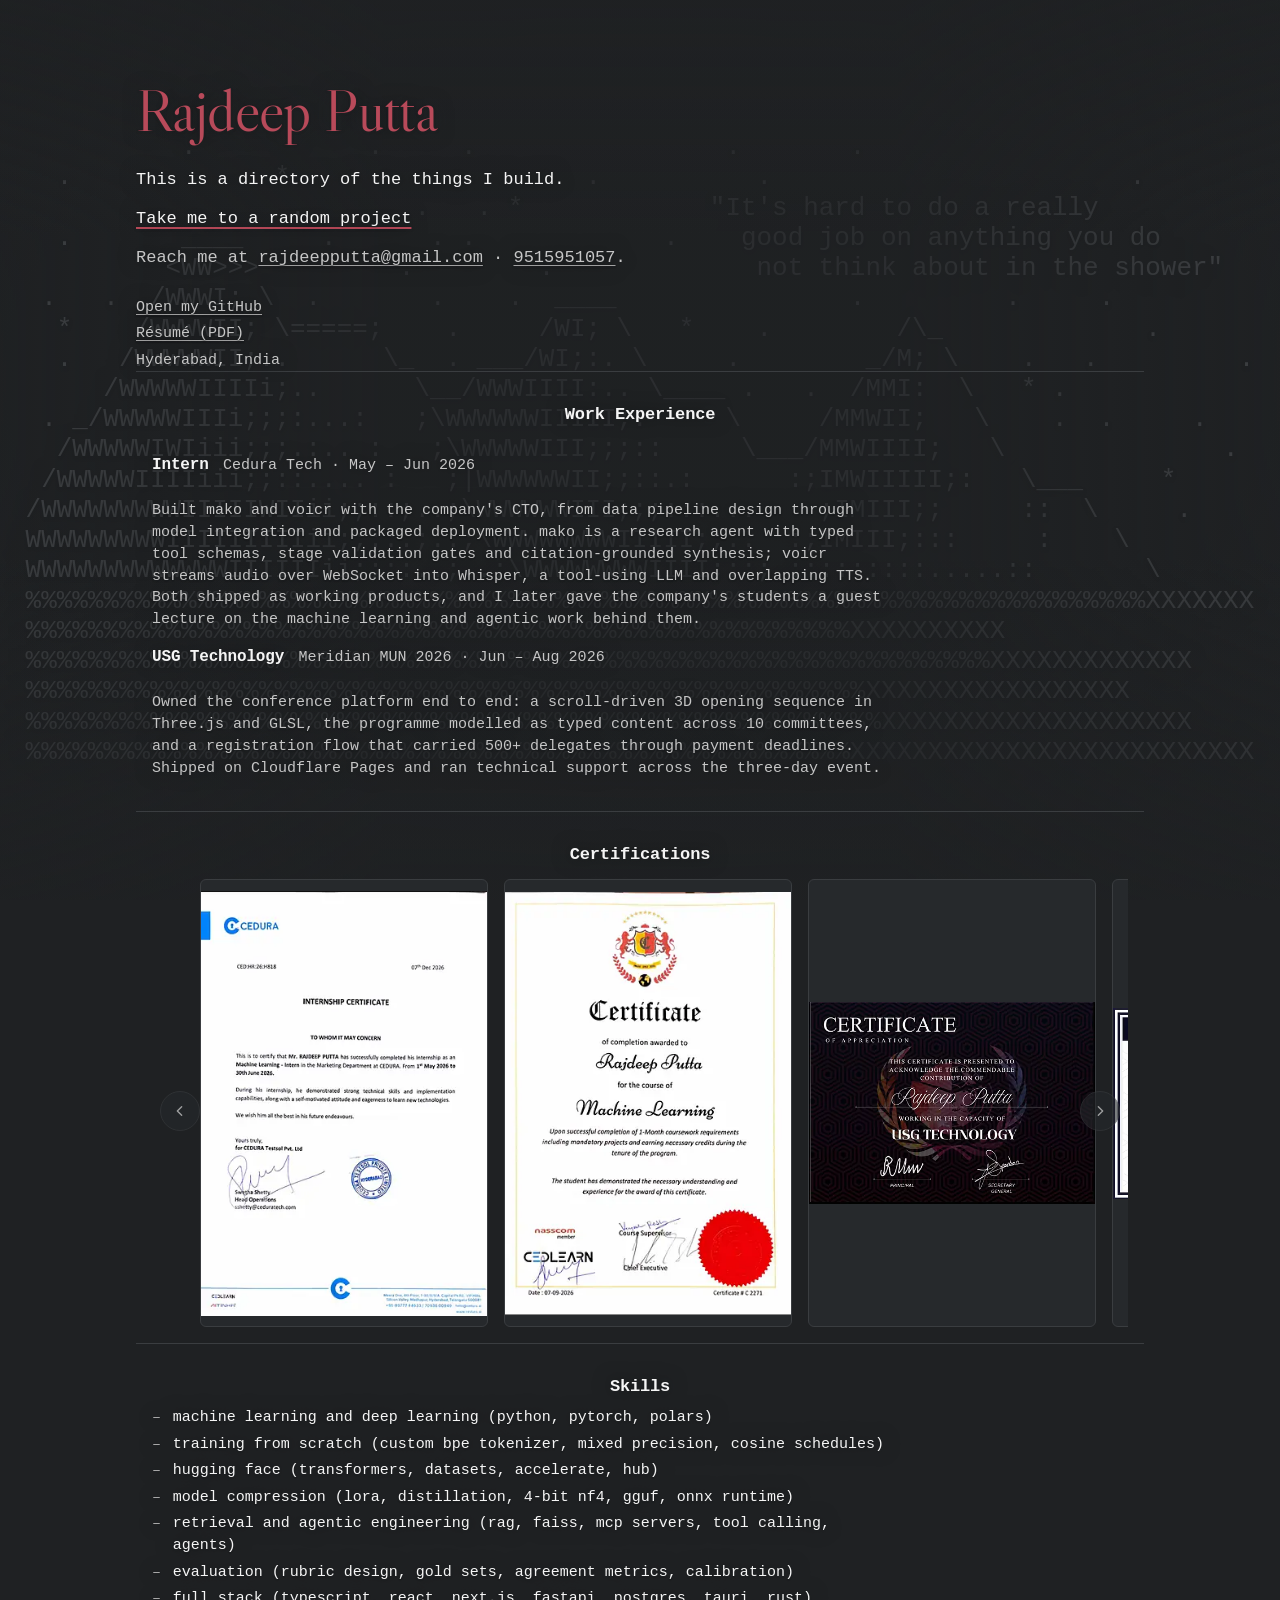
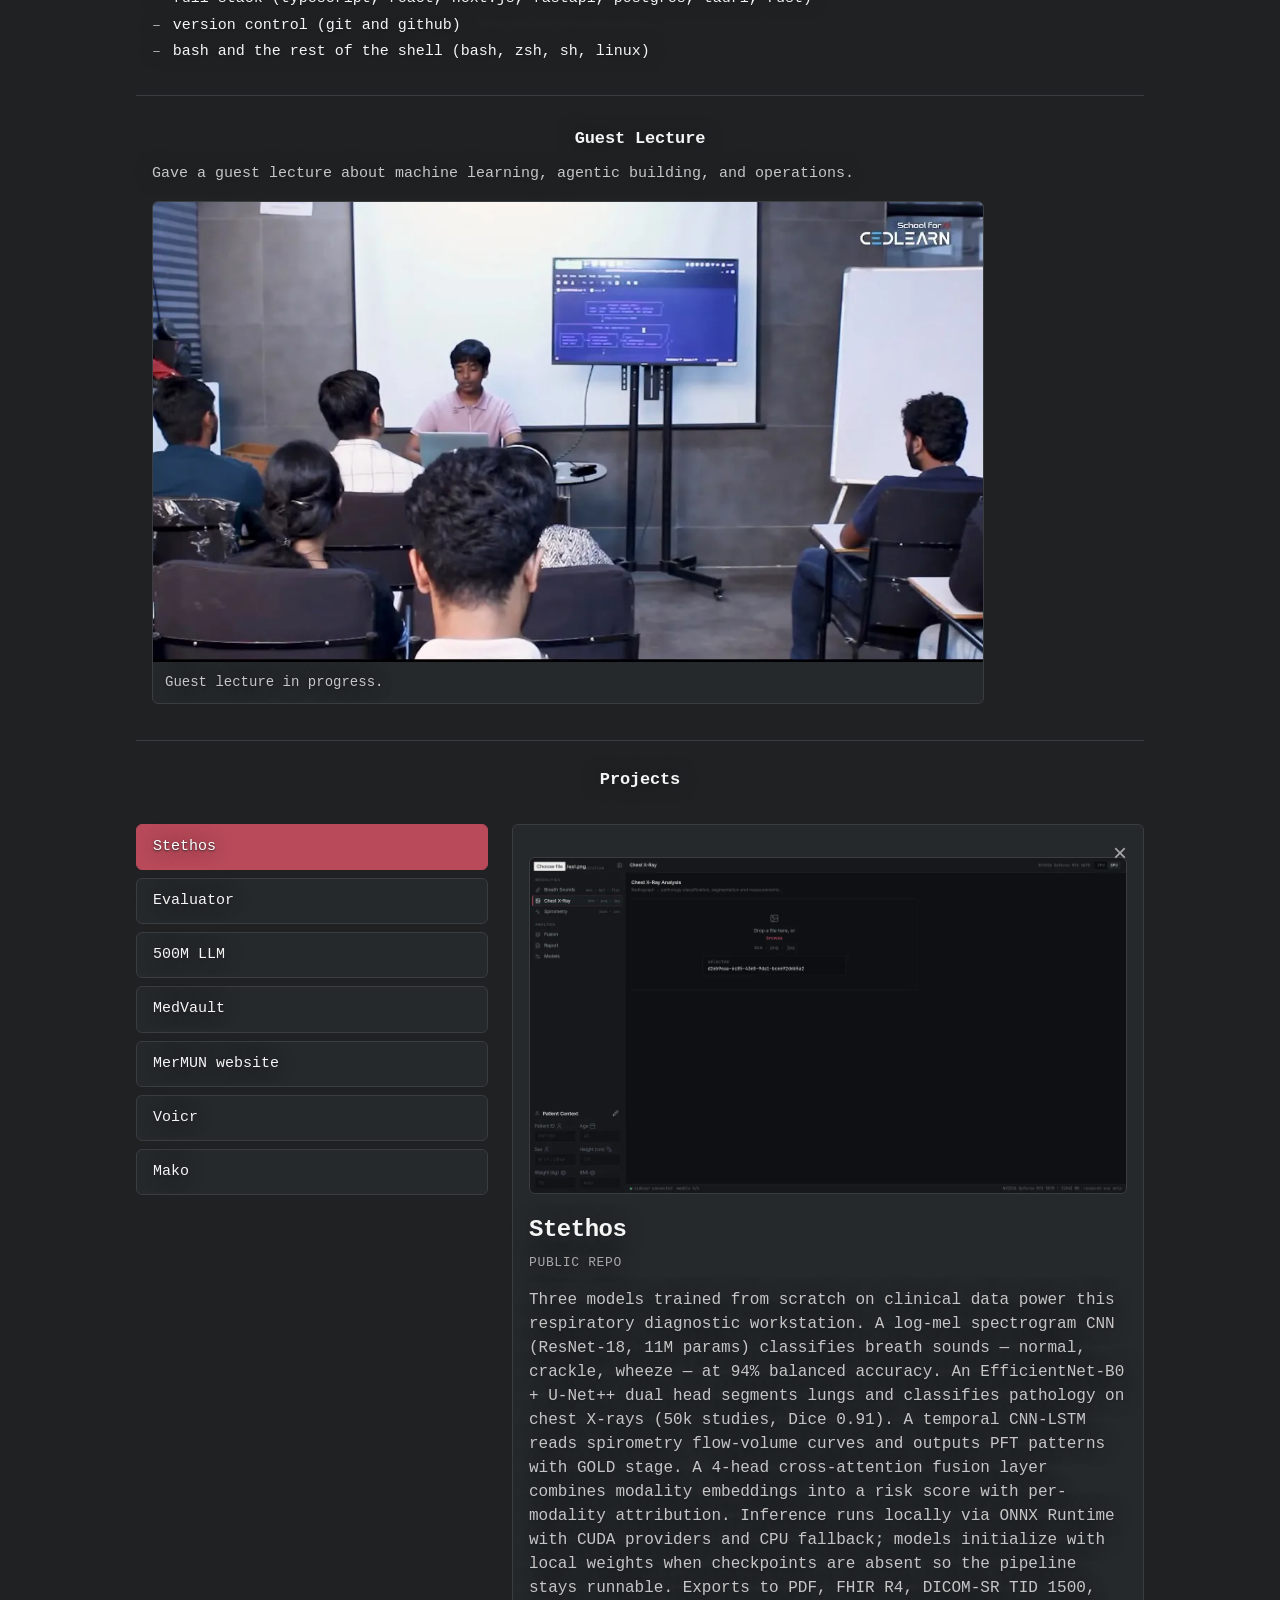
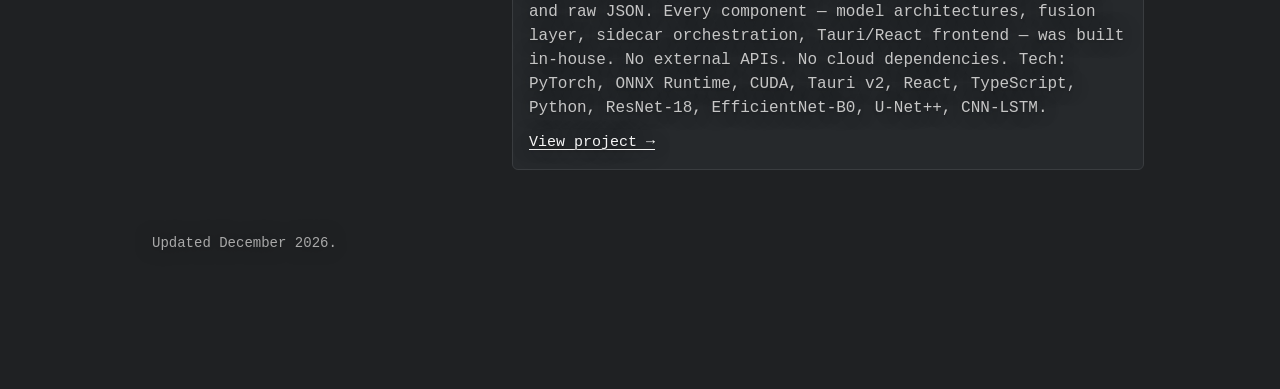
==== commit 30627e94: "Expand work experience with dates and scope, broaden skills, add downloadable resume PDF" ====
--- a/index.html
+++ b/index.html
@@ -72,6 +72,7 @@
 
       <div class="head-tools reveal">
         <a href="https://github.com/RajdeepSaiPutta" target="_blank" rel="noopener">Open my GitHub</a>
+        <a href="assets/rajdeep-putta-resume.pdf" target="_blank" rel="noopener">R&eacute;sum&eacute; (PDF)</a>
         <span>Hyderabad, India</span>
       </div>
 
@@ -82,21 +83,30 @@
         <article class="job">
           <div class="job__head">
             <h3 class="job__role">Intern</h3>
-            <p class="job__org">Cedura Tech</p>
+            <p class="job__org">Cedura Tech &middot; May &ndash; Jun 2026</p>
           </div>
           <p class="job__desc">
-            Built mako and voicr with the company's CTO.
+            Built mako and voicr with the company's CTO, from data pipeline
+            design through model integration and packaged deployment. mako is a
+            research agent with typed tool schemas, stage validation gates and
+            citation-grounded synthesis; voicr streams audio over WebSocket into
+            Whisper, a tool-using LLM and overlapping TTS. Both shipped as
+            working products, and I later gave the company's students a guest
+            lecture on the machine learning and agentic work behind them.
           </p>
         </article>
 
         <article class="job">
           <div class="job__head">
             <h3 class="job__role">USG Technology</h3>
-            <p class="job__org">Meridian MUN 2026</p>
+            <p class="job__org">Meridian MUN 2026 &middot; Jun &ndash; Aug 2026</p>
           </div>
           <p class="job__desc">
-            Built the conference website, facilitated over 500 registrations,
-            and handled all tech support.
+            Owned the conference platform end to end: a scroll-driven 3D opening
+            sequence in Three.js and GLSL, the programme modelled as typed
+            content across 10 committees, and a registration flow that carried
+            500+ delegates through payment deadlines. Shipped on Cloudflare
+            Pages and ran technical support across the three-day event.
           </p>
         </article>
       </section>
@@ -175,9 +185,12 @@
         <h2 class="skills__title" id="skills-title">Skills</h2>
         <ul class="skills__list">
           <li>machine learning and deep learning (python, pytorch, polars)</li>
+          <li>training from scratch (custom bpe tokenizer, mixed precision, cosine schedules)</li>
           <li>hugging face (transformers, datasets, accelerate, hub)</li>
-          <li>training from scratch (pytorch, tokenizers)</li>
-          <li>agentic engineering (mcp servers, tool calling, rag, agents, evals)</li>
+          <li>model compression (lora, distillation, 4-bit nf4, gguf, onnx runtime)</li>
+          <li>retrieval and agentic engineering (rag, faiss, mcp servers, tool calling, agents)</li>
+          <li>evaluation (rubric design, gold sets, agreement metrics, calibration)</li>
+          <li>full stack (typescript, react, next.js, fastapi, postgres, tauri, rust)</li>
           <li>version control (git and github)</li>
           <li>bash and the rest of the shell (bash, zsh, sh, linux)</li>
         </ul>
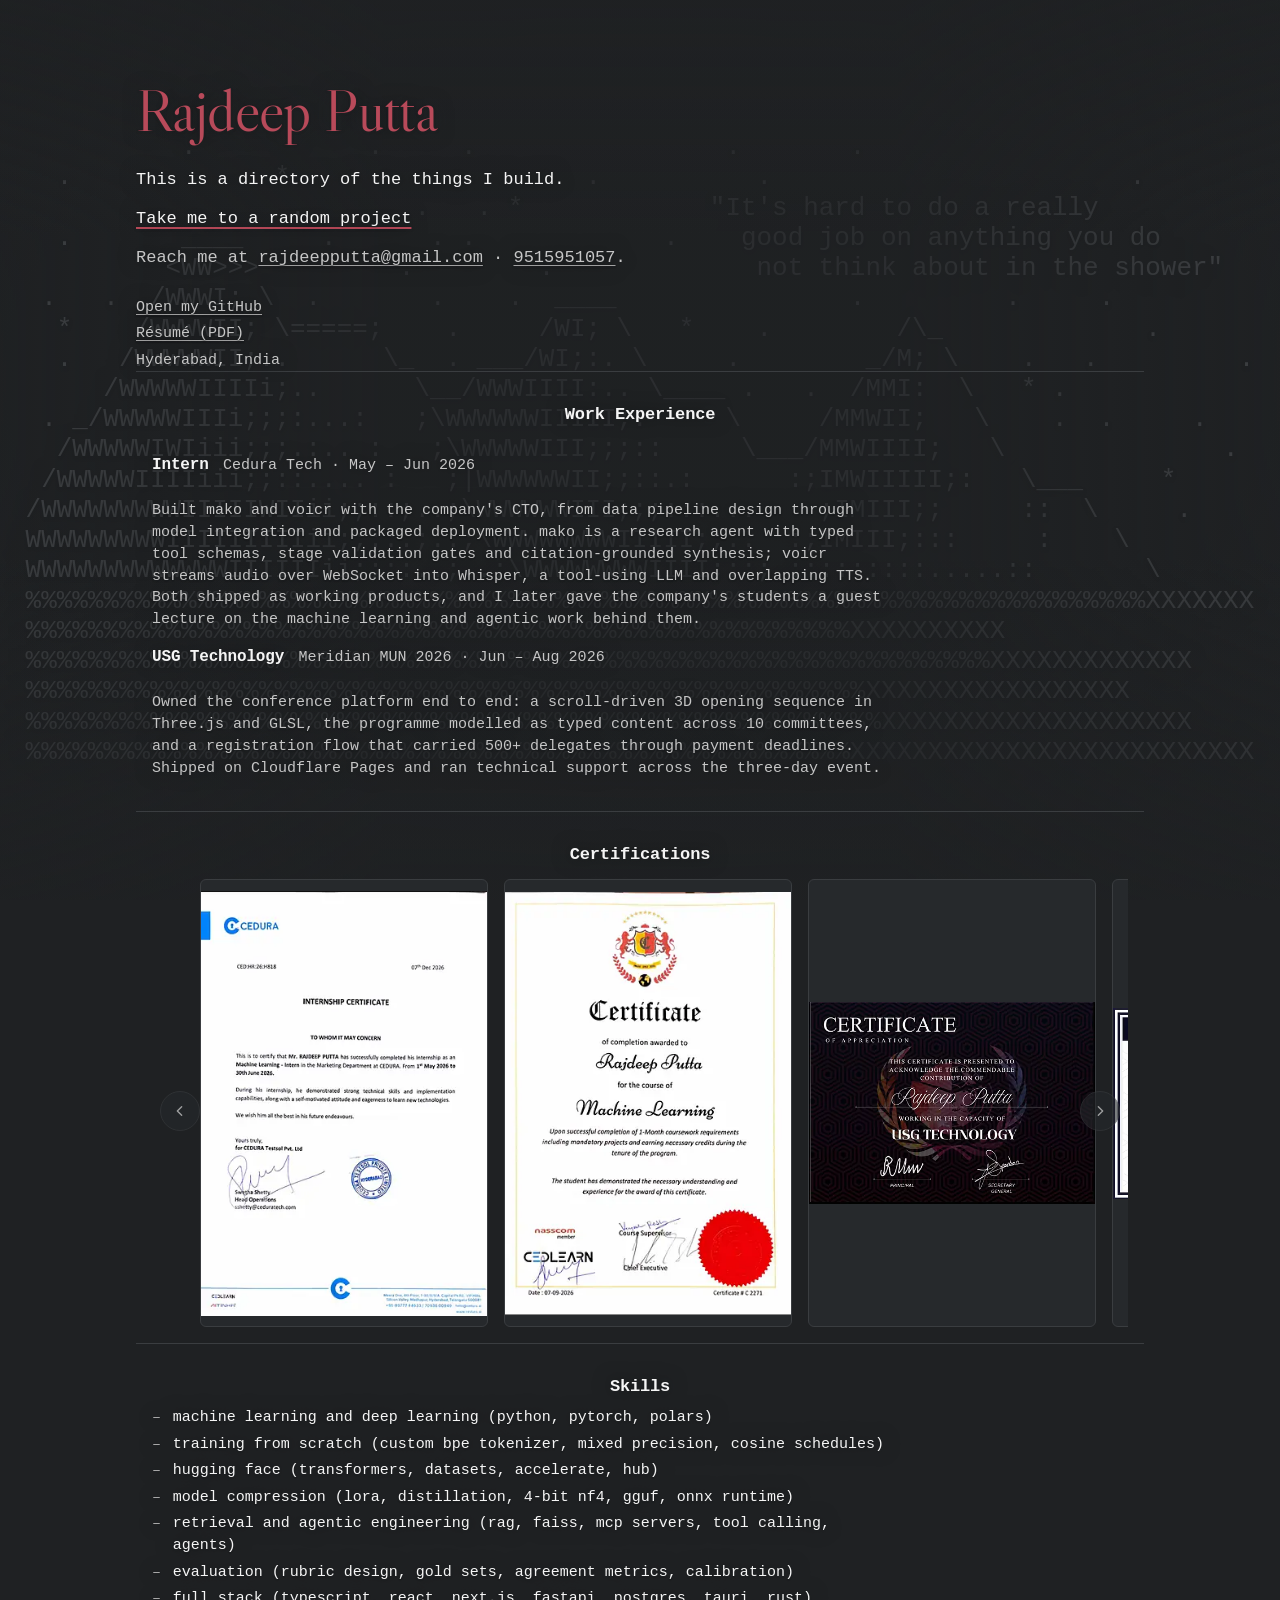
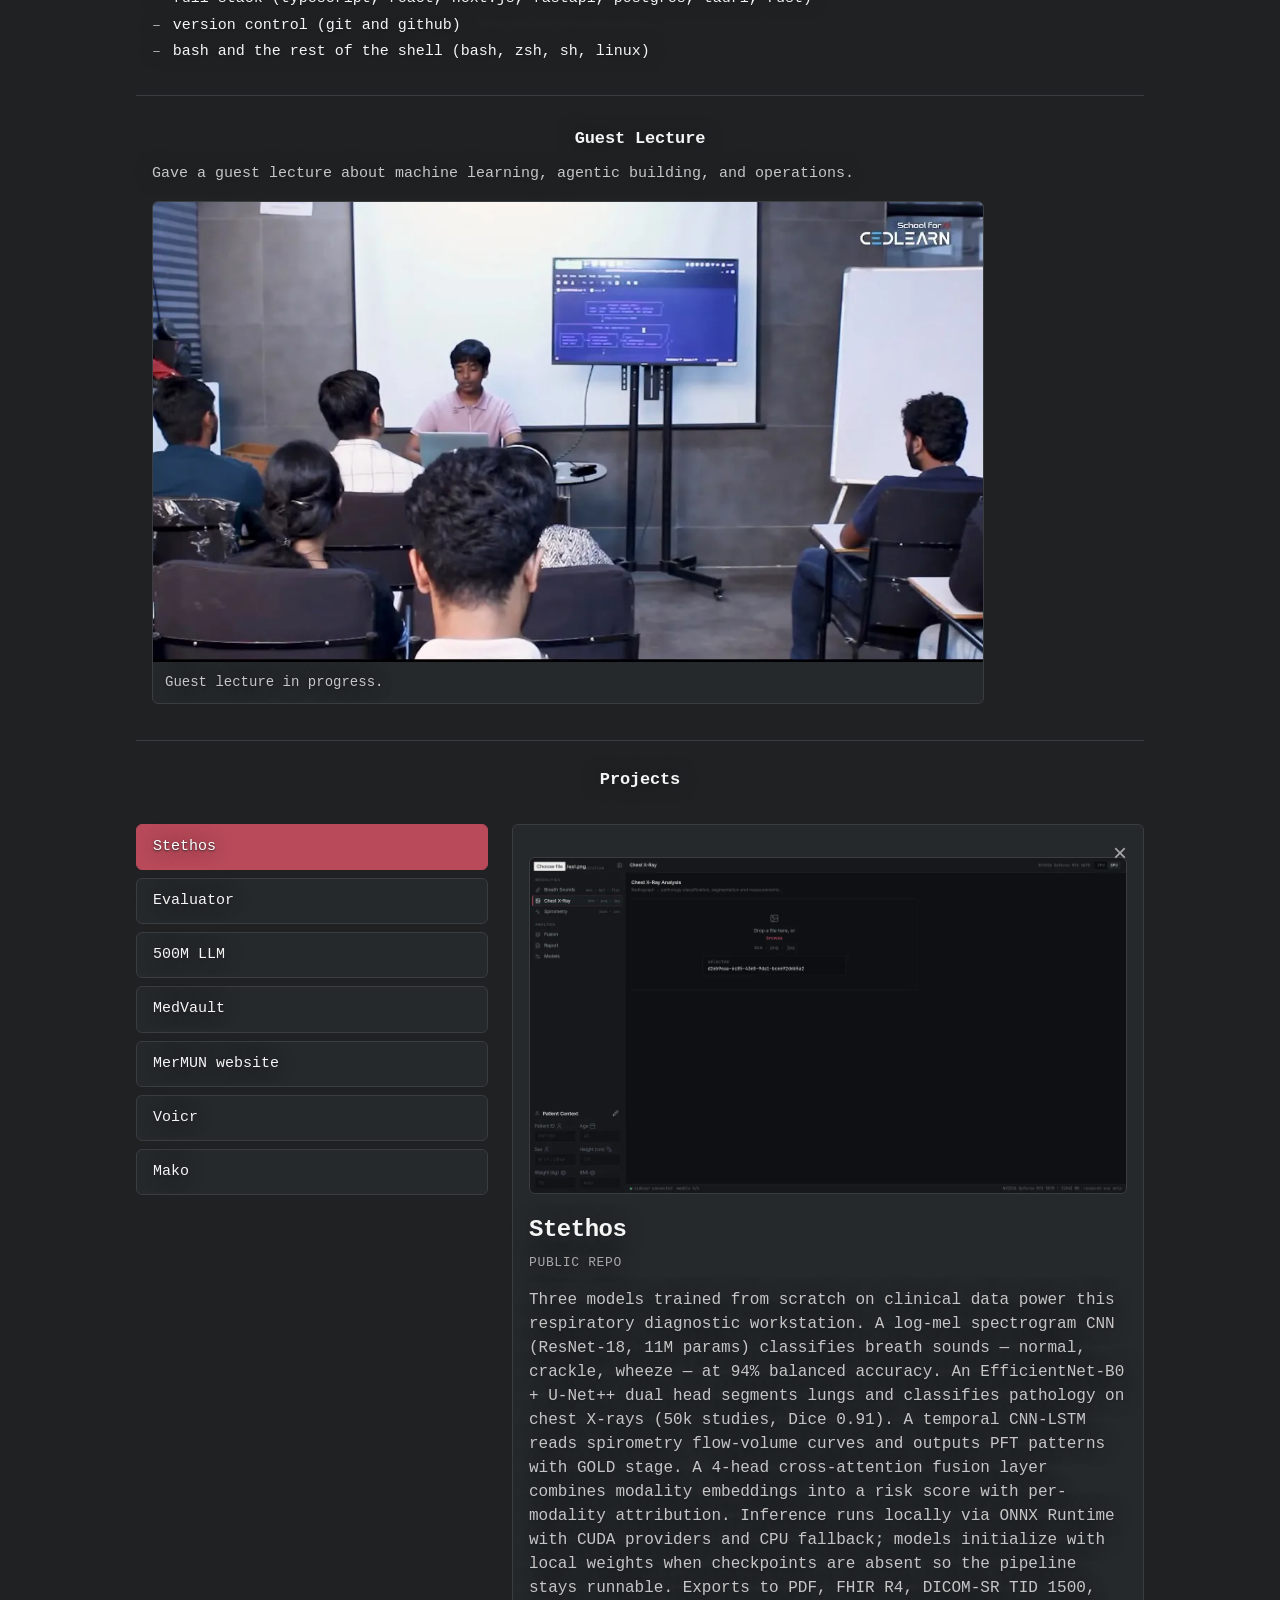
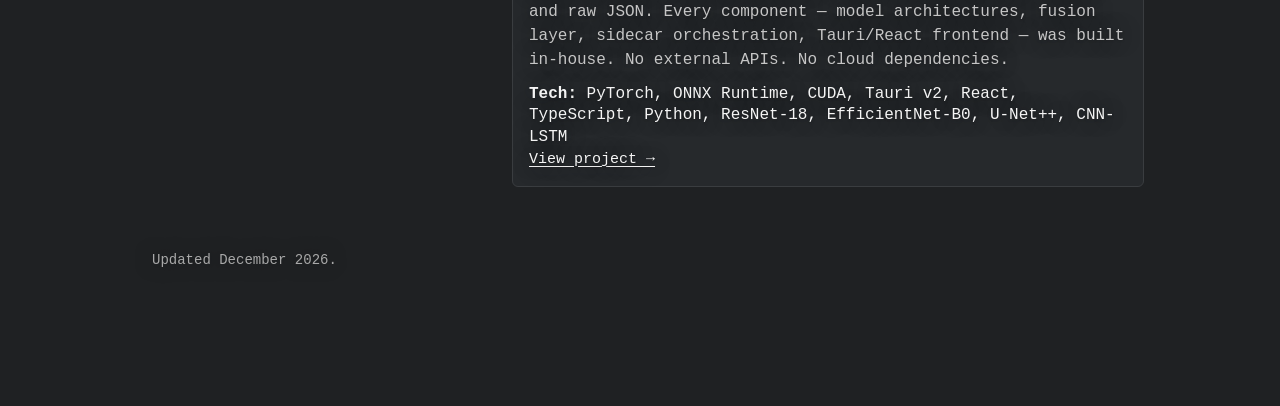
==== commit a88caf22: "Add separate tech stack section to project detail panel" ====
--- a/index.html
+++ b/index.html
@@ -228,6 +228,7 @@
               <h3 class="detail-name"></h3>
               <p class="detail-status"></p>
               <p class="detail-desc"></p>
+              <div class="detail-tech"></div>
               <a class="detail-link" target="_blank" rel="noopener">View project →</a>
             </div>
           </aside>
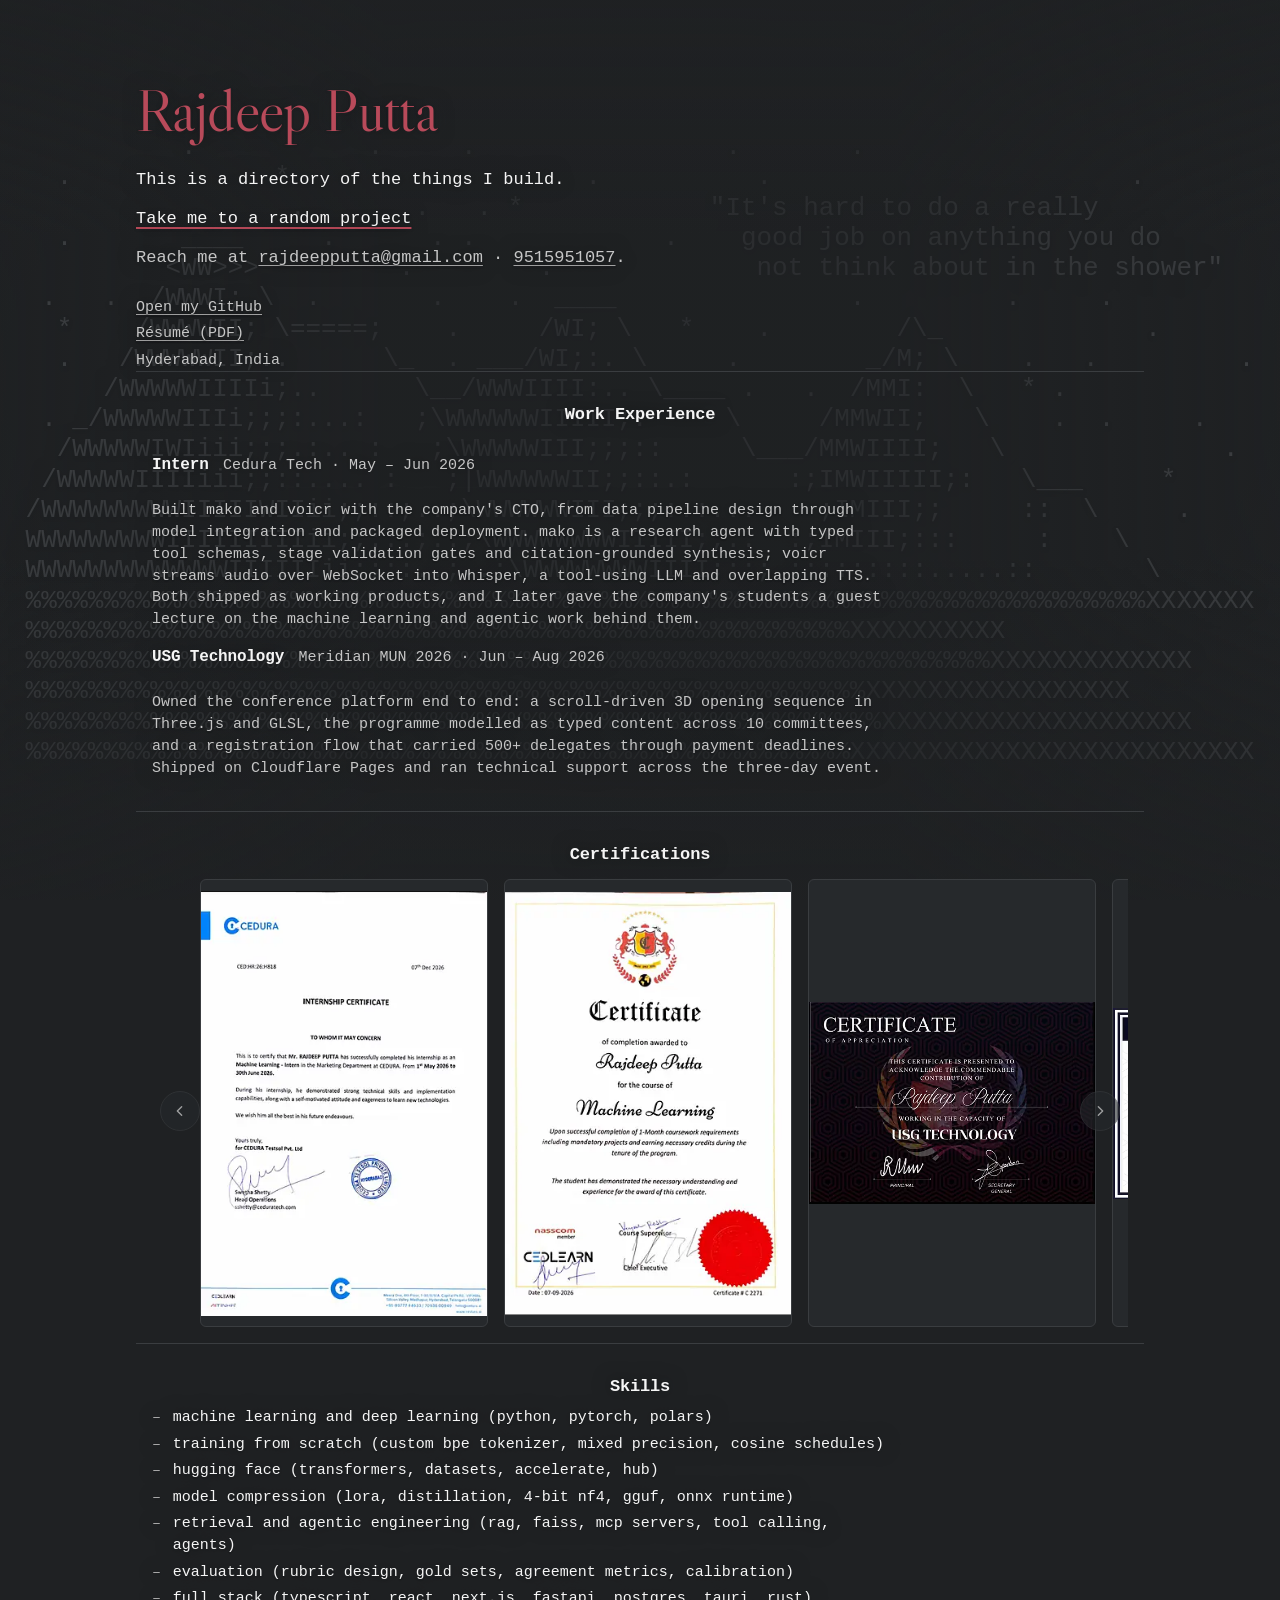
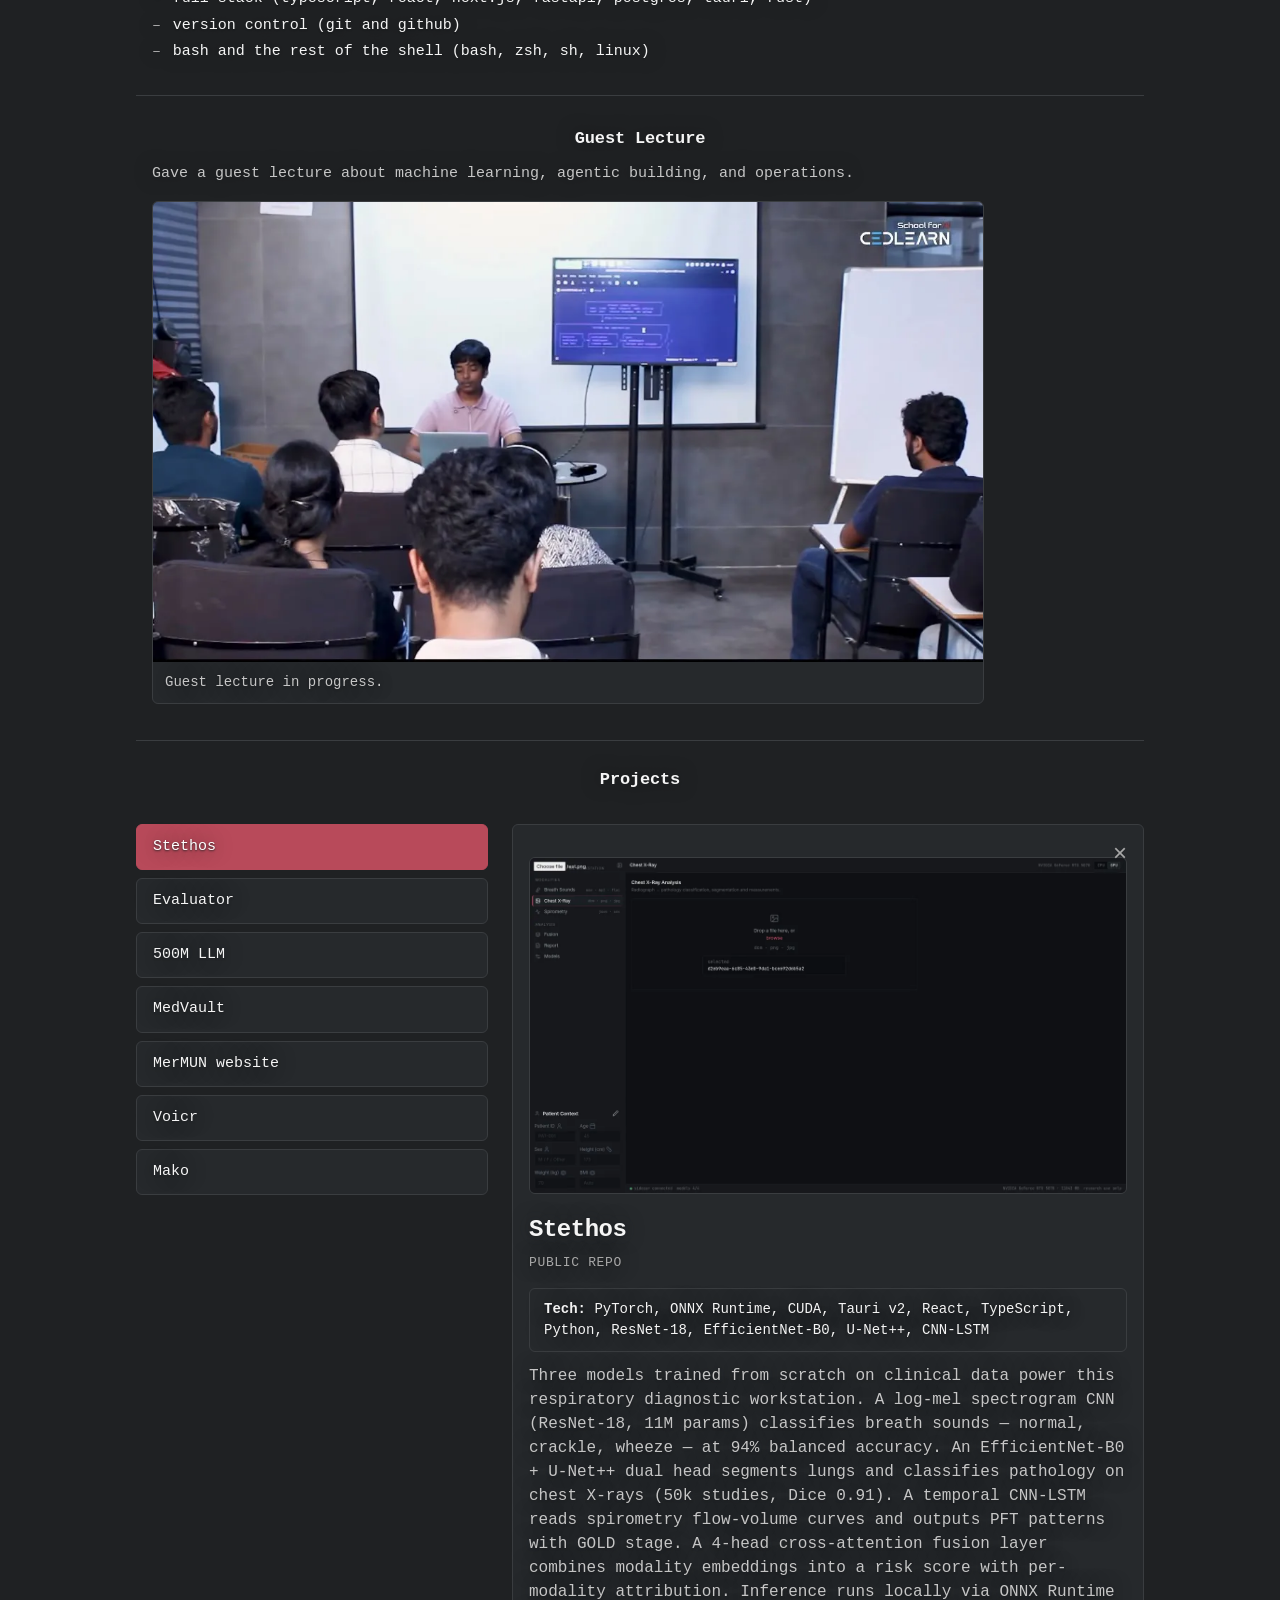
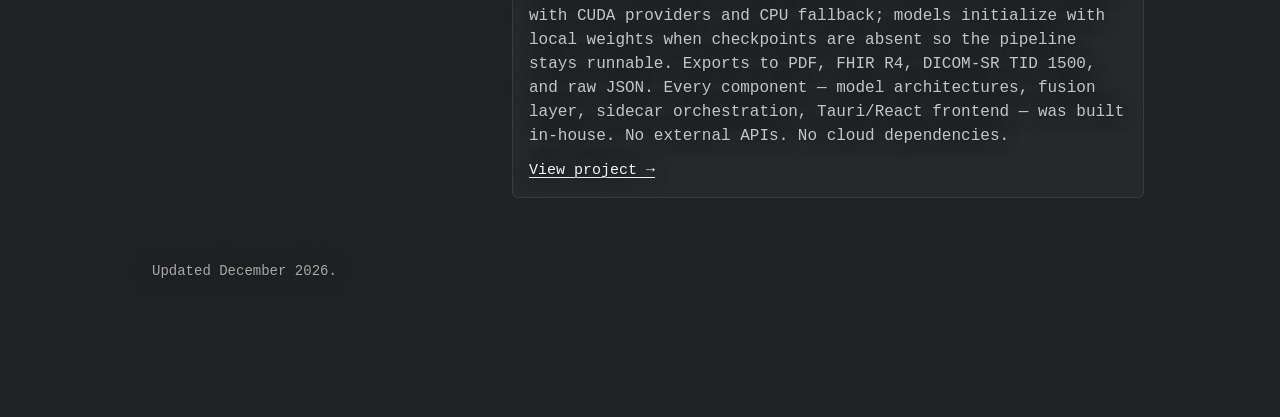
==== commit 85c251eb: "Restyle tech stack in project detail panel: moved above description, added background, equal spacing" ====
--- a/index.html
+++ b/index.html
@@ -227,8 +227,8 @@
               <img class="detail-shot" src="" alt="" decoding="async" />
               <h3 class="detail-name"></h3>
               <p class="detail-status"></p>
+              <div class="detail-tech"></div>
               <p class="detail-desc"></p>
-              <div class="detail-tech"></div>
               <a class="detail-link" target="_blank" rel="noopener">View project →</a>
             </div>
           </aside>
--- a/styles.css
+++ b/styles.css
@@ -898,20 +898,25 @@
   margin-block-end: 1rem;
 }
 
+.detail-tech {
+  margin-block: 0 0.75rem;
+  padding: 0.625rem 0.875rem;
+  background: var(--bg-elevated);
+  border: 1px solid var(--border);
+  border-radius: 6px;
+  color: var(--text);
+  font-size: 0.875rem;
+  line-height: 1.5;
+}
+
+.detail-tech strong {
+  color: var(--text);
+}
+
 .detail-desc {
   margin-block: 0 0.75rem;
   color: var(--text-soft);
   line-height: 1.5;
-}
-
-.detail-stack {
-  margin-block: 0 1rem;
-  color: var(--text-faint);
-  font-size: 0.875rem;
-}
-
-.detail-stack strong {
-  color: var(--text);
 }
 
 .detail-link {
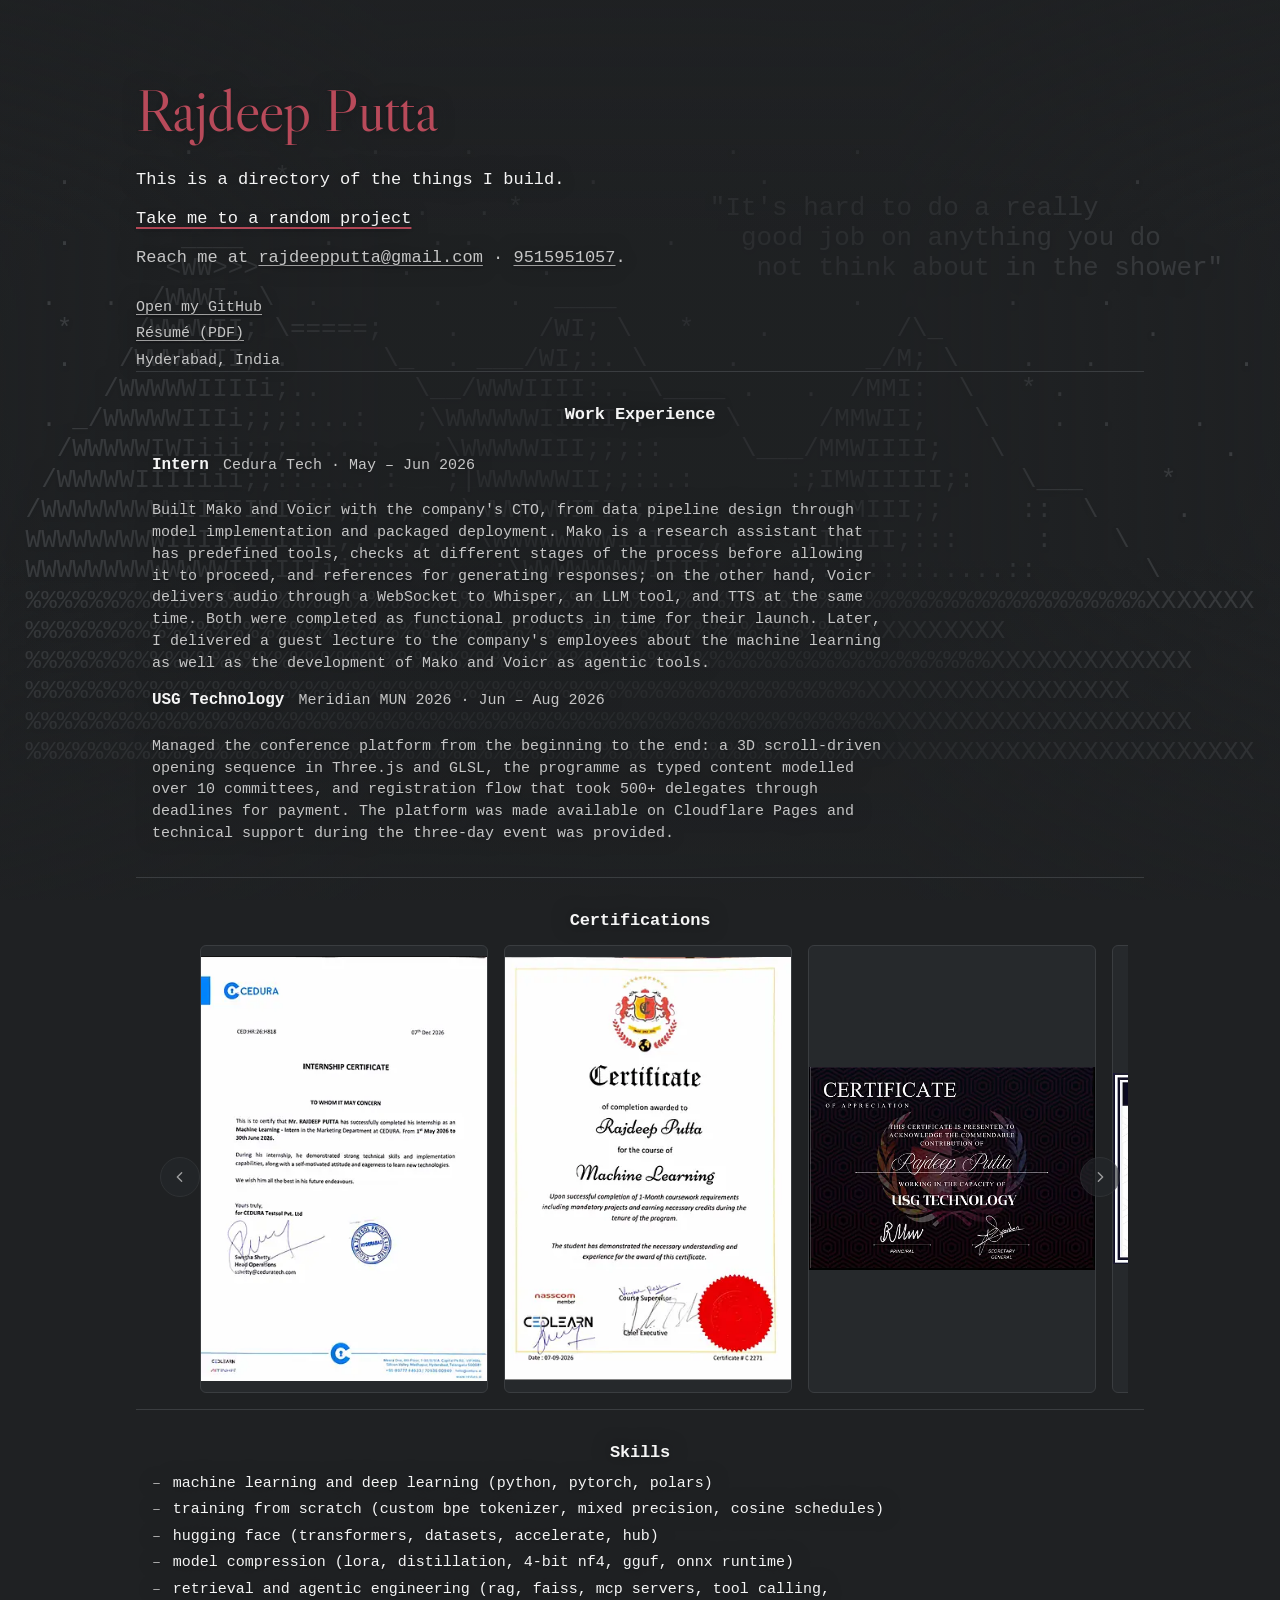
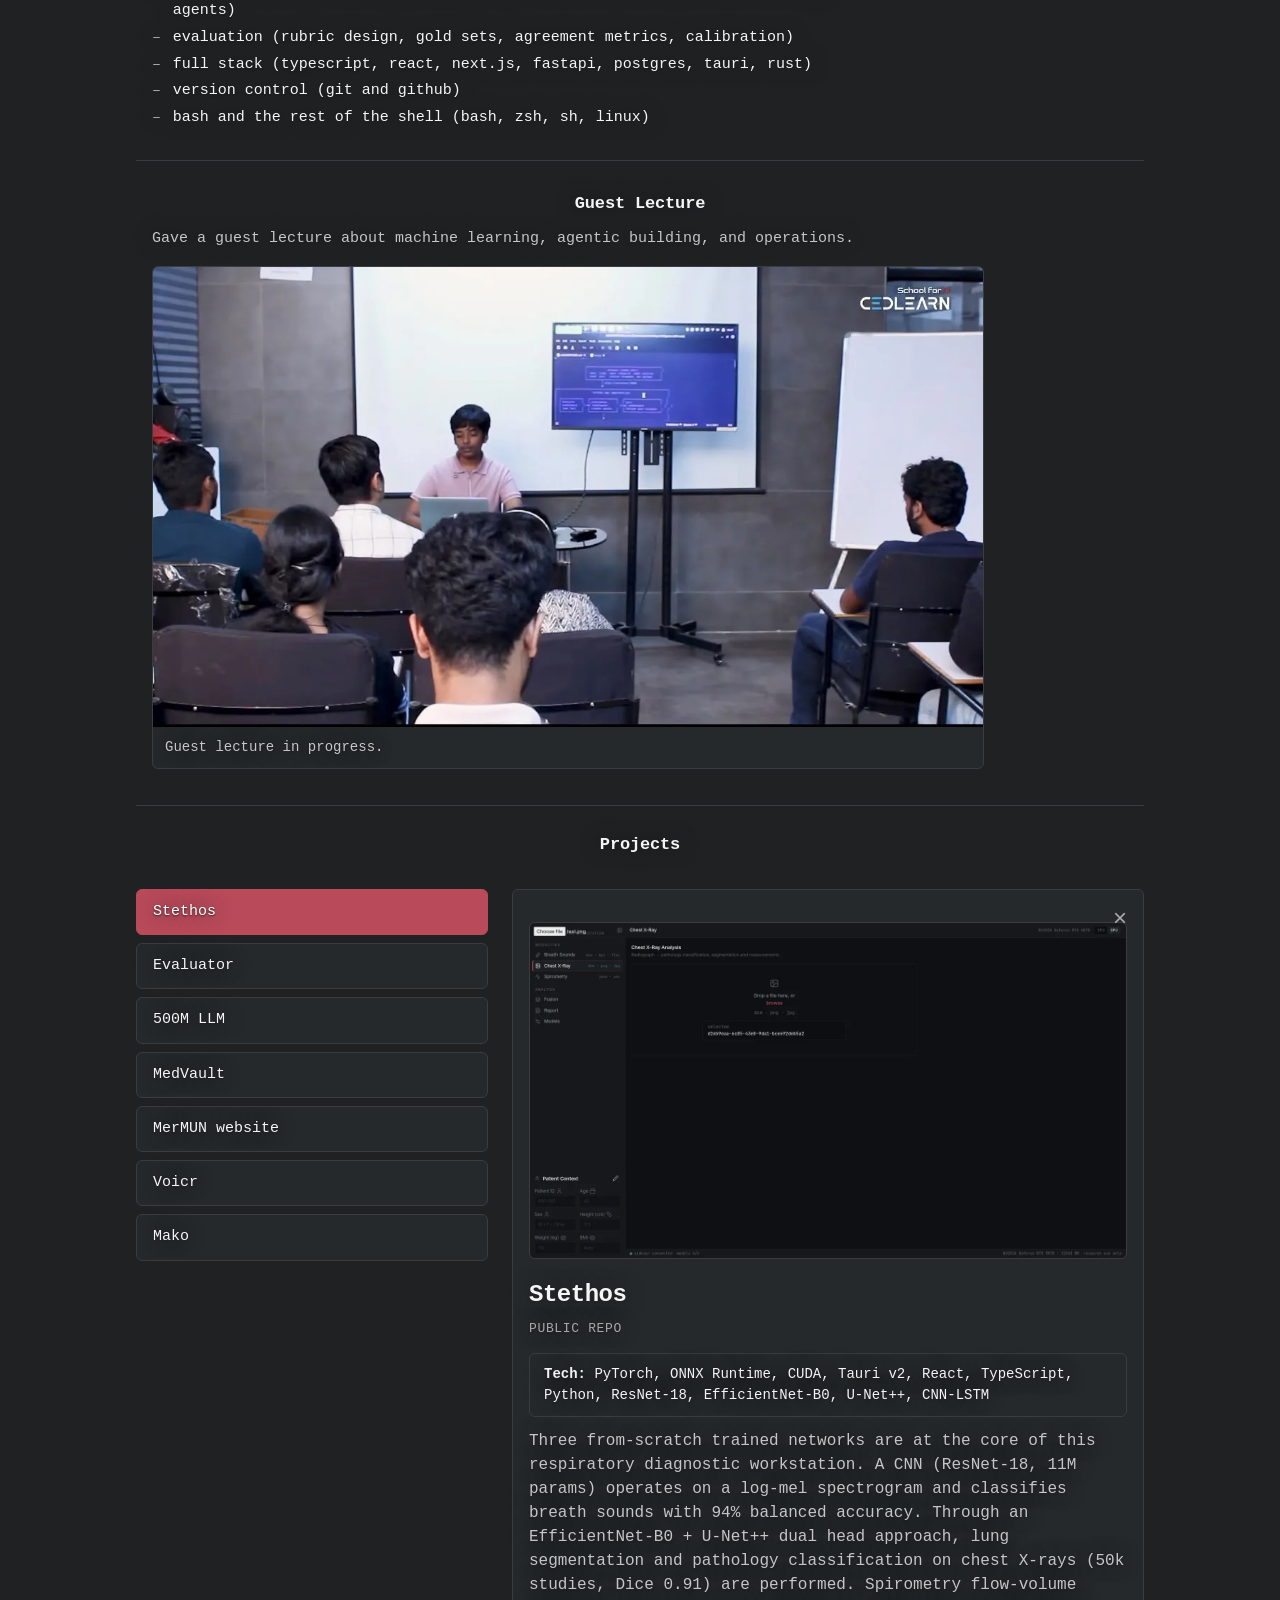
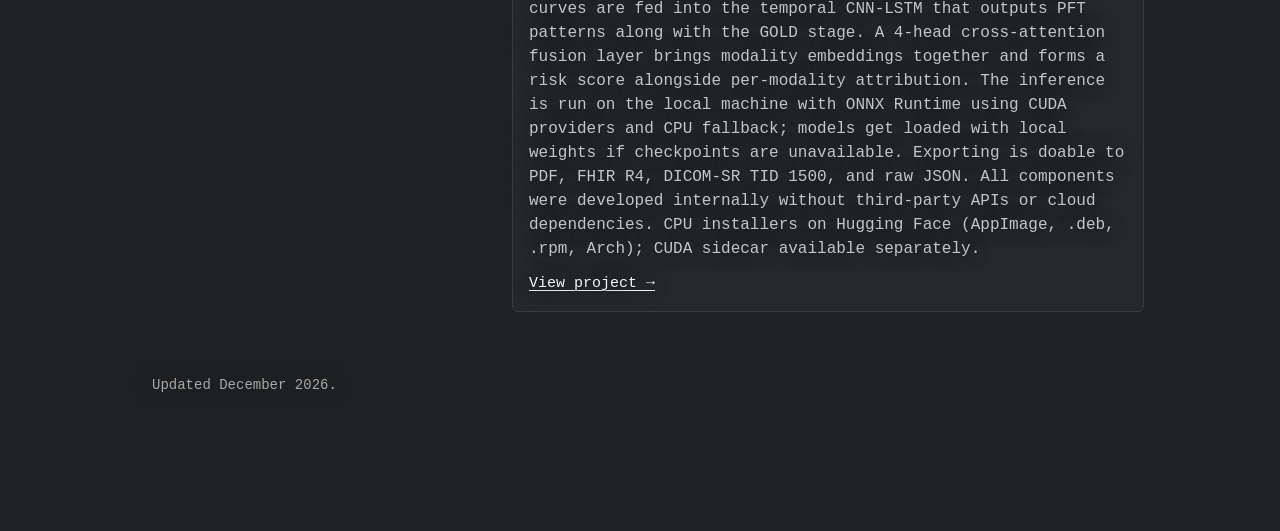
==== commit e3742417: "Update project and experience copy" ====
--- a/index.html
+++ b/index.html
@@ -86,13 +86,16 @@
             <p class="job__org">Cedura Tech &middot; May &ndash; Jun 2026</p>
           </div>
           <p class="job__desc">
-            Built mako and voicr with the company's CTO, from data pipeline
-            design through model integration and packaged deployment. mako is a
-            research agent with typed tool schemas, stage validation gates and
-            citation-grounded synthesis; voicr streams audio over WebSocket into
-            Whisper, a tool-using LLM and overlapping TTS. Both shipped as
-            working products, and I later gave the company's students a guest
-            lecture on the machine learning and agentic work behind them.
+            Built Mako and Voicr with the company's CTO, from data pipeline
+            design through model implementation and packaged deployment. Mako is
+            a research assistant that has predefined tools, checks at different
+            stages of the process before allowing it to proceed, and references
+            for generating responses; on the other hand, Voicr delivers audio
+            through a WebSocket to Whisper, an LLM tool, and TTS at the same
+            time. Both were completed as functional products in time for their
+            launch. Later, I delivered a guest lecture to the company's
+            employees about the machine learning as well as the development of
+            Mako and Voicr as agentic tools.
           </p>
         </article>
 
@@ -102,11 +105,12 @@
             <p class="job__org">Meridian MUN 2026 &middot; Jun &ndash; Aug 2026</p>
           </div>
           <p class="job__desc">
-            Owned the conference platform end to end: a scroll-driven 3D opening
-            sequence in Three.js and GLSL, the programme modelled as typed
-            content across 10 committees, and a registration flow that carried
-            500+ delegates through payment deadlines. Shipped on Cloudflare
-            Pages and ran technical support across the three-day event.
+            Managed the conference platform from the beginning to the end: a 3D
+            scroll-driven opening sequence in Three.js and GLSL, the programme
+            as typed content modelled over 10 committees, and registration flow
+            that took 500+ delegates through deadlines for payment. The platform
+            was made available on Cloudflare Pages and technical support during
+            the three-day event was provided.
           </p>
         </article>
       </section>
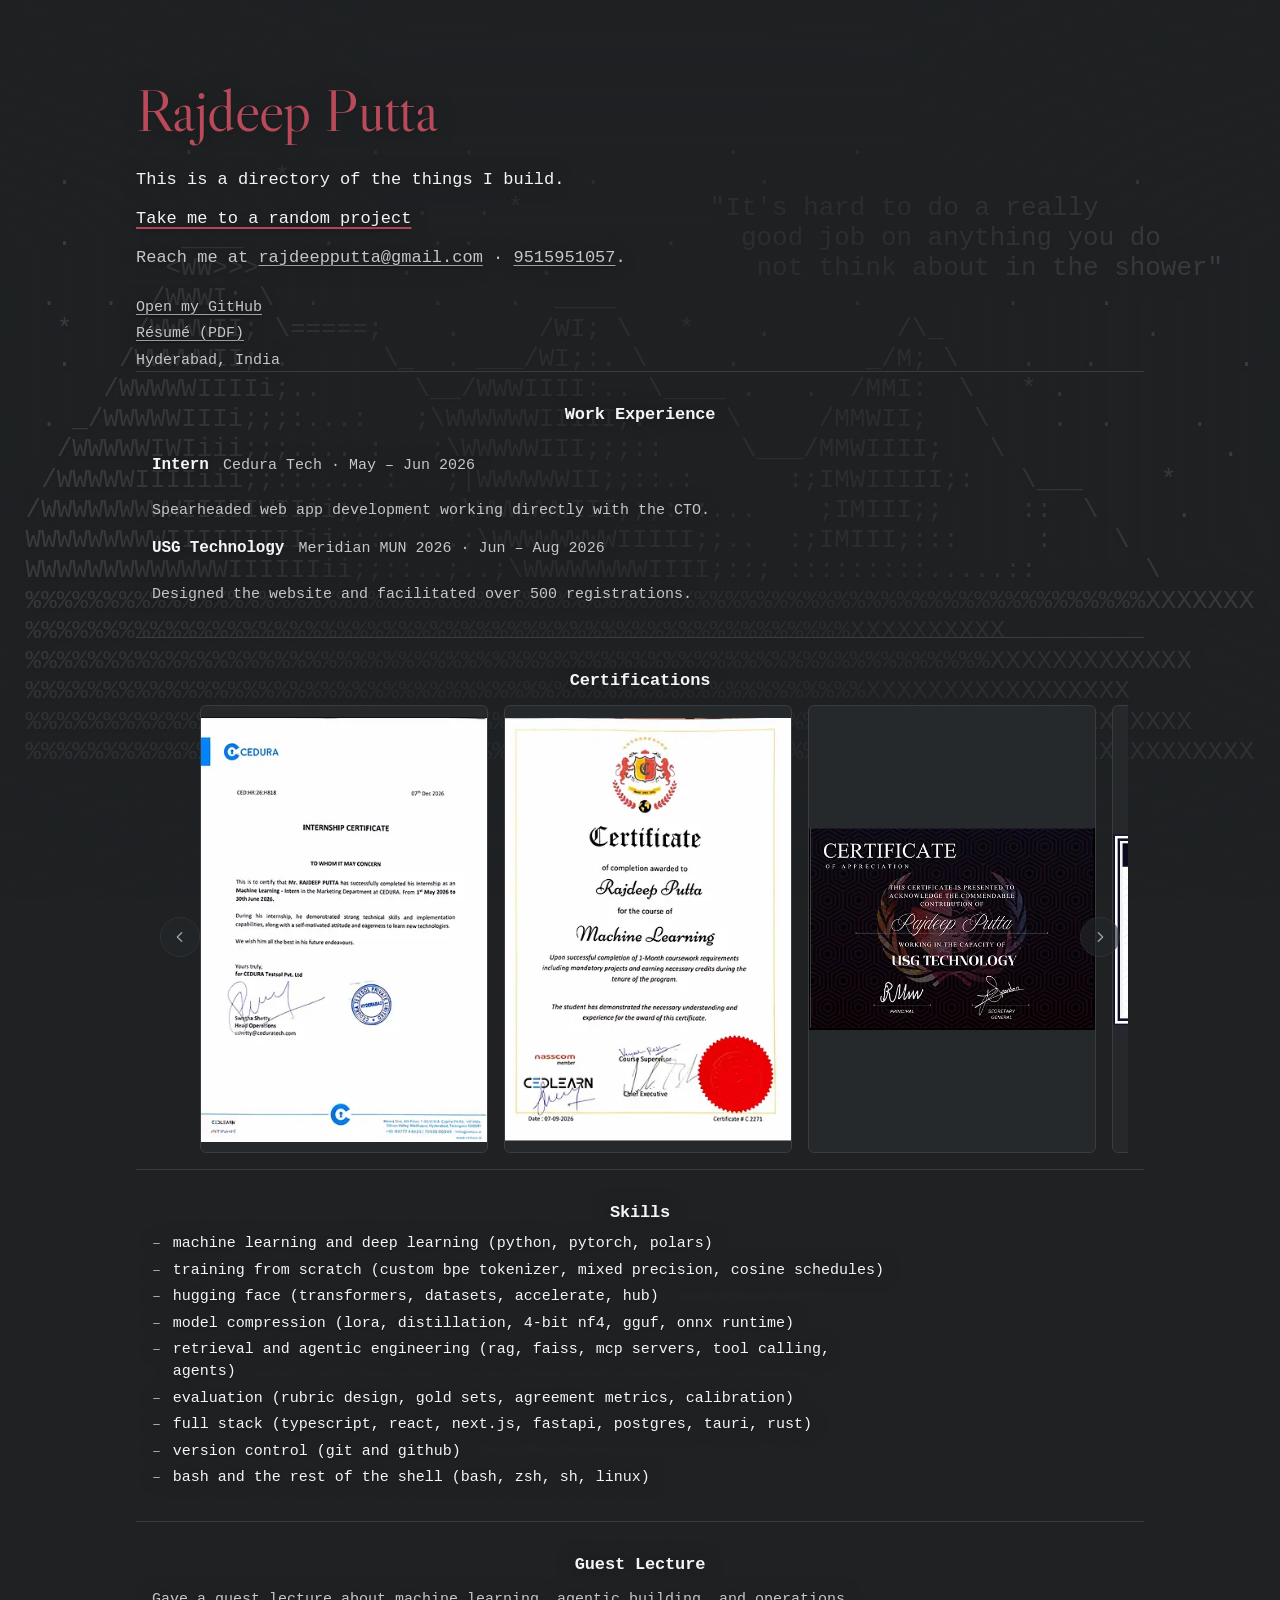
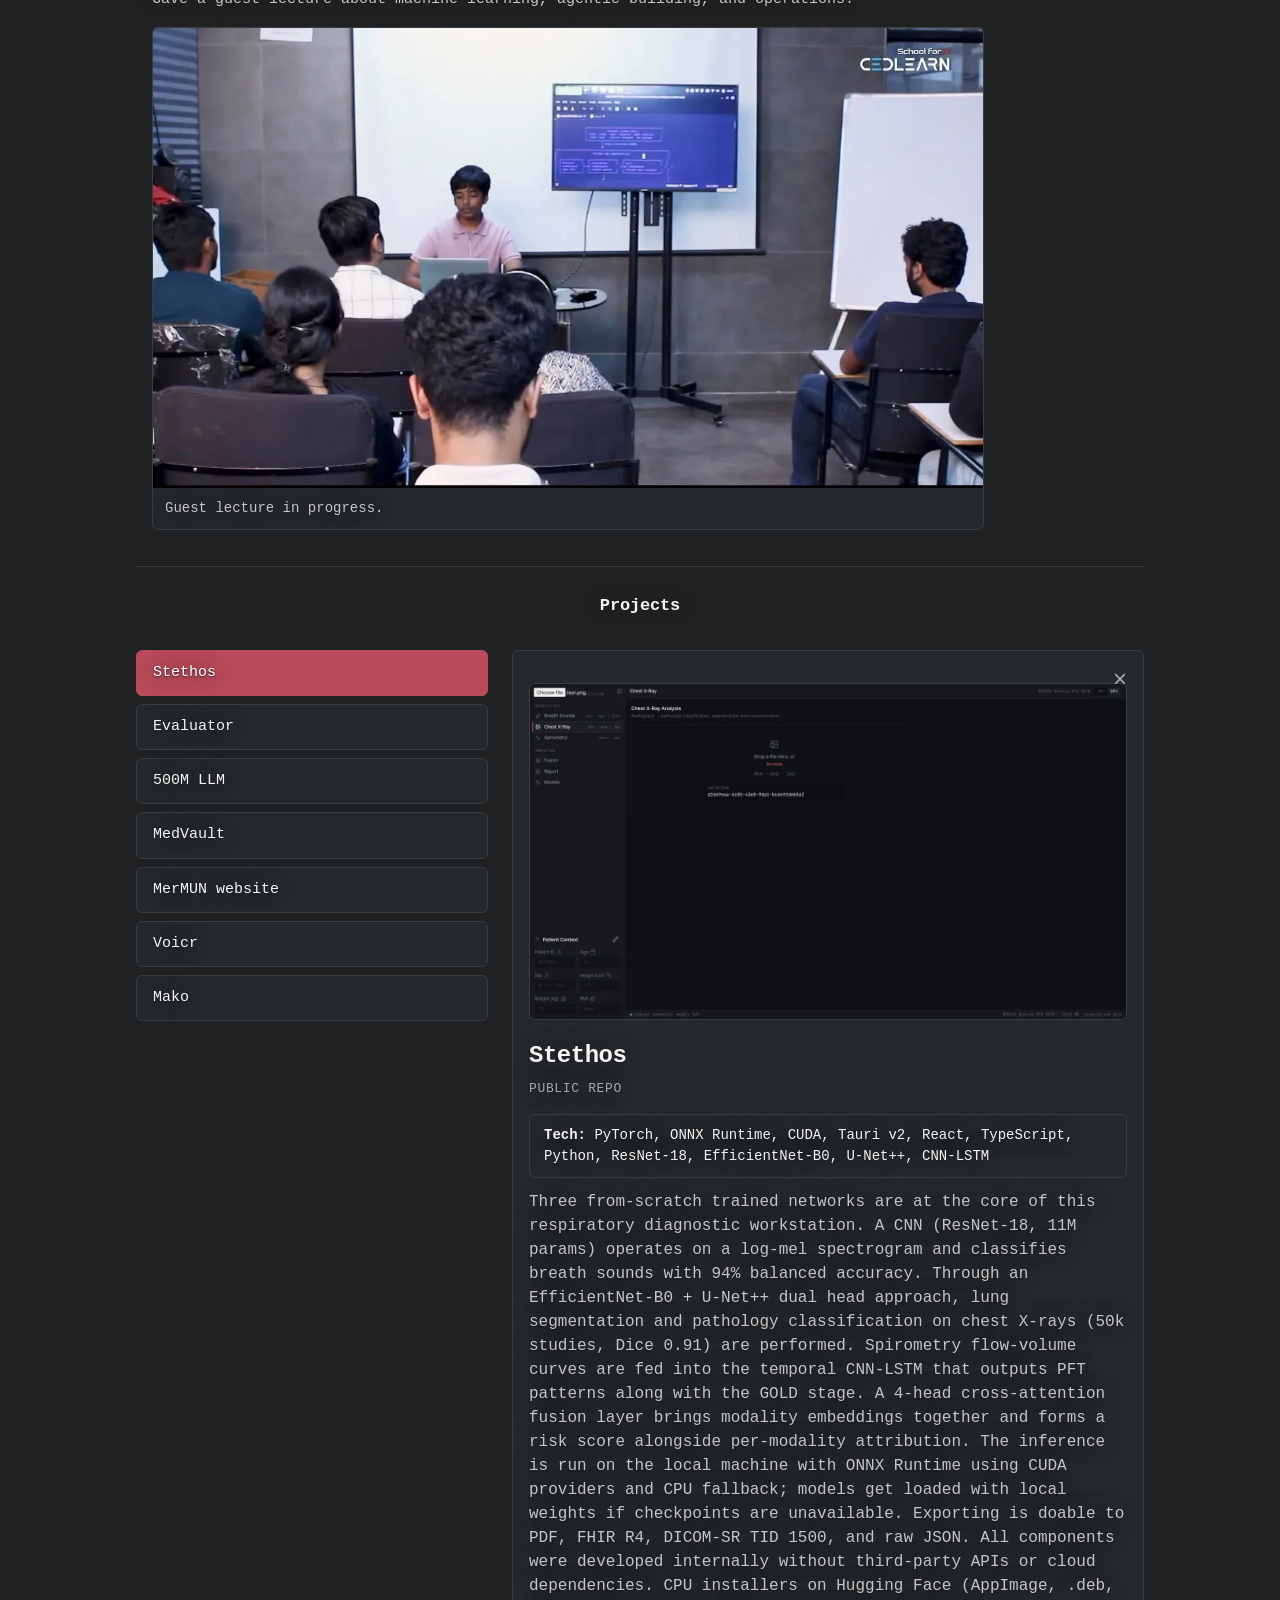
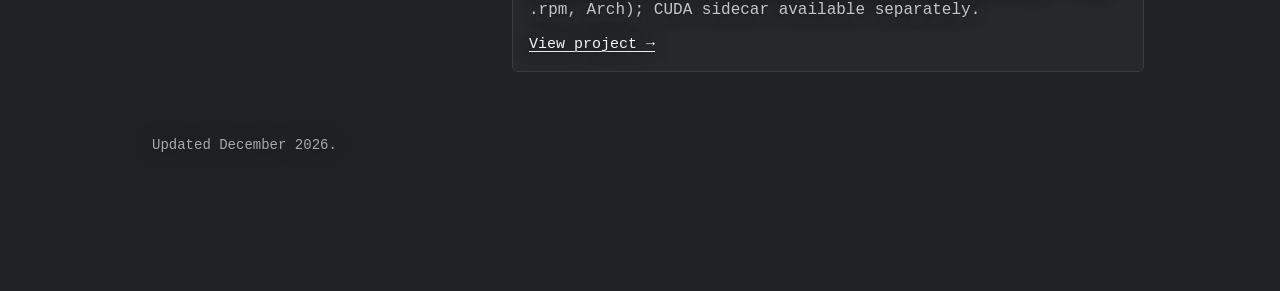
==== commit 350fa7bf: "Shorten work experience descriptions" ====
--- a/index.html
+++ b/index.html
@@ -86,16 +86,7 @@
             <p class="job__org">Cedura Tech &middot; May &ndash; Jun 2026</p>
           </div>
           <p class="job__desc">
-            Built Mako and Voicr with the company's CTO, from data pipeline
-            design through model implementation and packaged deployment. Mako is
-            a research assistant that has predefined tools, checks at different
-            stages of the process before allowing it to proceed, and references
-            for generating responses; on the other hand, Voicr delivers audio
-            through a WebSocket to Whisper, an LLM tool, and TTS at the same
-            time. Both were completed as functional products in time for their
-            launch. Later, I delivered a guest lecture to the company's
-            employees about the machine learning as well as the development of
-            Mako and Voicr as agentic tools.
+            Spearheaded web app development working directly with the CTO.
           </p>
         </article>
 
@@ -105,12 +96,7 @@
             <p class="job__org">Meridian MUN 2026 &middot; Jun &ndash; Aug 2026</p>
           </div>
           <p class="job__desc">
-            Managed the conference platform from the beginning to the end: a 3D
-            scroll-driven opening sequence in Three.js and GLSL, the programme
-            as typed content modelled over 10 committees, and registration flow
-            that took 500+ delegates through deadlines for payment. The platform
-            was made available on Cloudflare Pages and technical support during
-            the three-day event was provided.
+            Designed the website and facilitated over 500 registrations.
           </p>
         </article>
       </section>
@@ -250,7 +236,7 @@
     </div>
 
     <script src="custom-ascii.js?v=3"></script>
-    <script src="motion.js?v=4"></script>
+    <script src="motion.js?v=5"></script>
     <script src="app.js"></script>
   </body>
 </html>
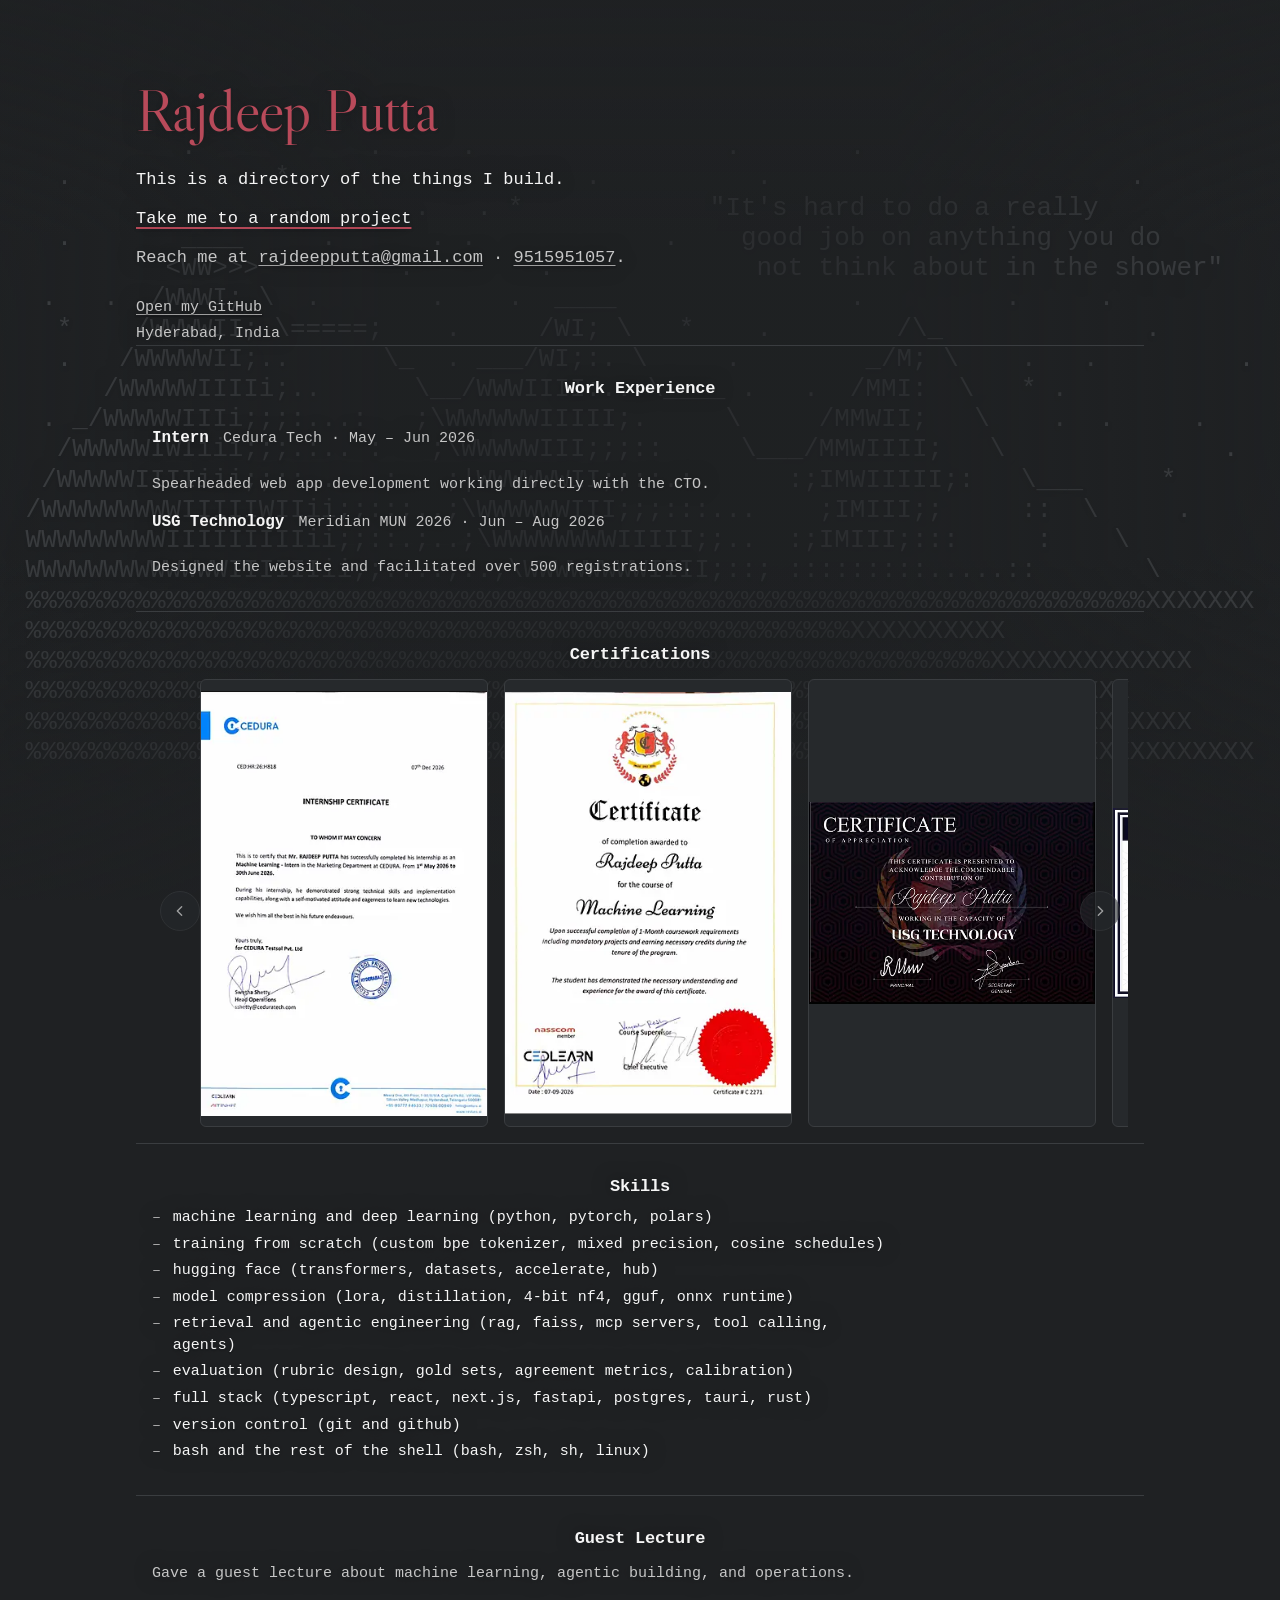
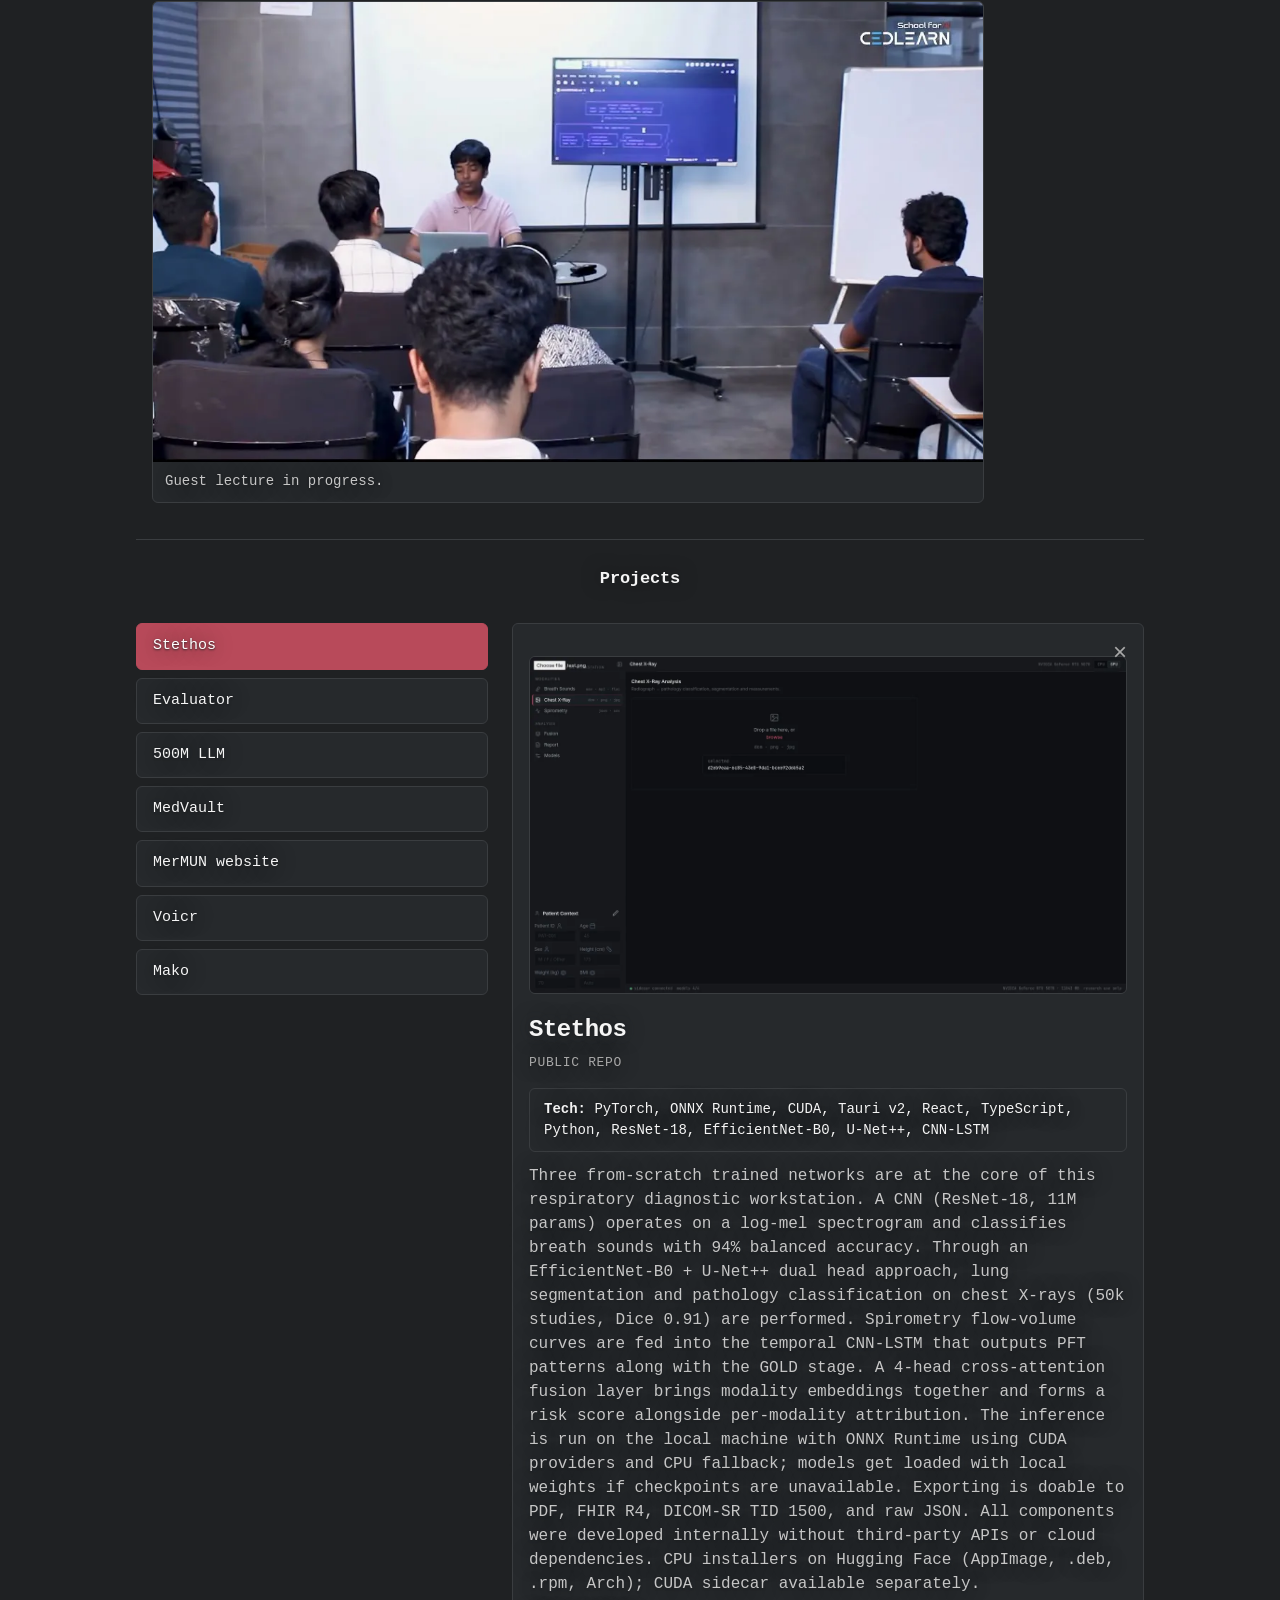
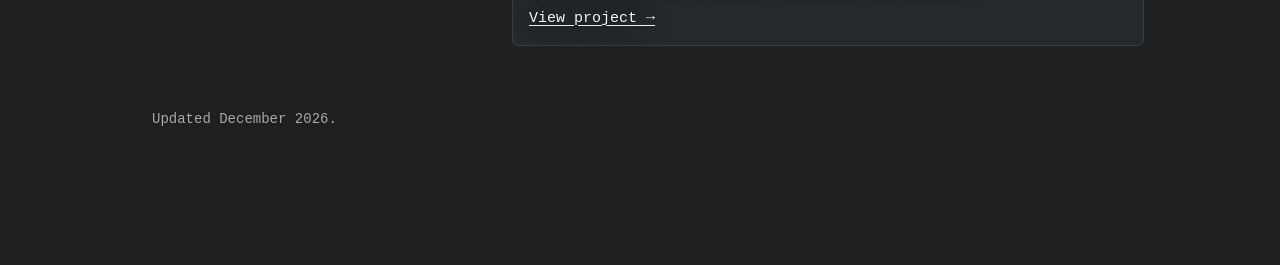
==== commit ddb6b02e: "Remove resume PDF link" ====
--- a/index.html
+++ b/index.html
@@ -72,7 +72,6 @@
 
       <div class="head-tools reveal">
         <a href="https://github.com/RajdeepSaiPutta" target="_blank" rel="noopener">Open my GitHub</a>
-        <a href="assets/rajdeep-putta-resume.pdf" target="_blank" rel="noopener">R&eacute;sum&eacute; (PDF)</a>
         <span>Hyderabad, India</span>
       </div>
 
